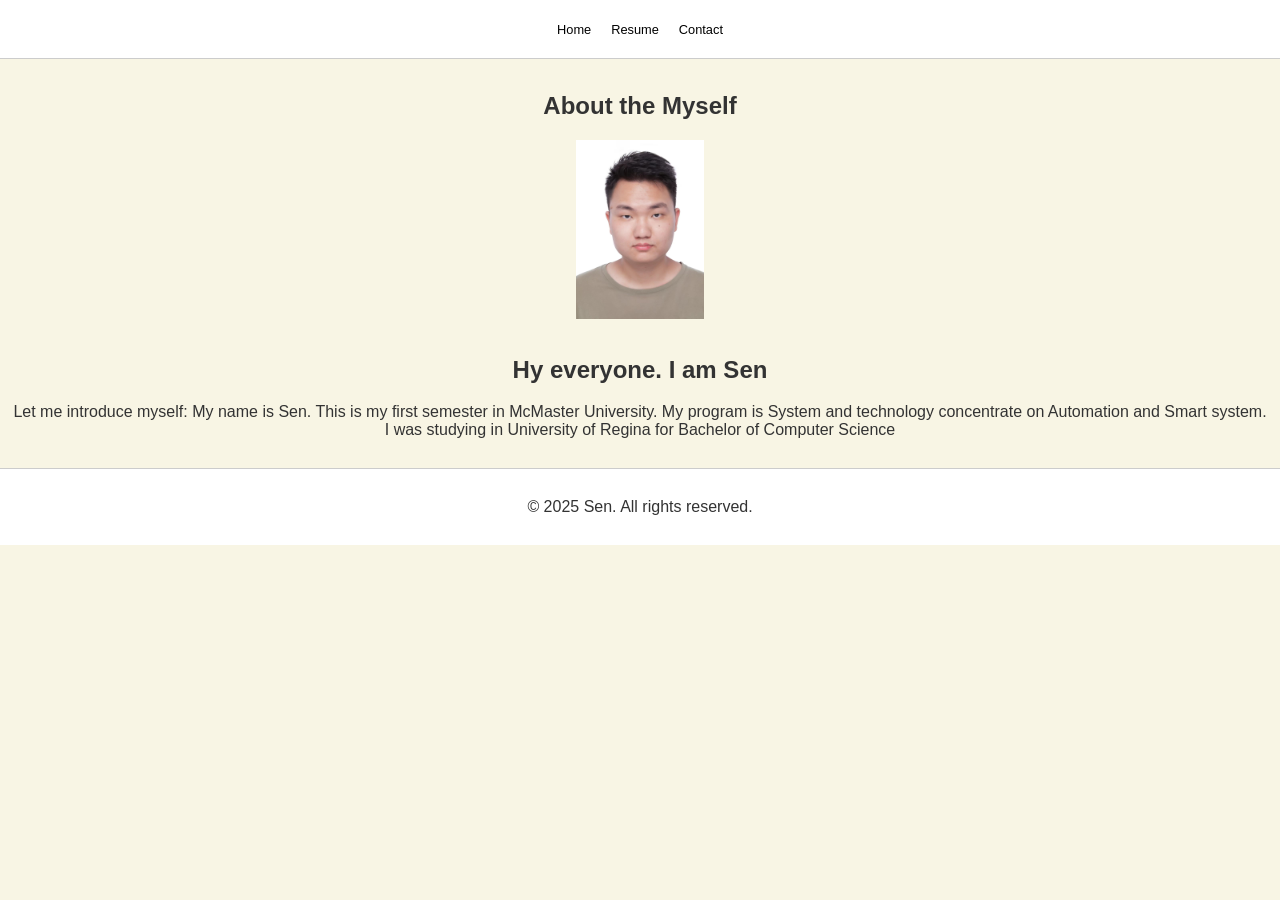
==== index.html @ 94280717 "initial commit" ====
<!DOCTYPE html>
<html>

<head>
  <title>Sen's Website</title>
  <link rel="stylesheet" href="css/index.css">
</head>

<body>
  <header>
    <nav>
      <ul>
        <li><a href="index.html">Home</a></li>
        <li><a href="resume.html">Resume</a></li>
        <li><a href="contact.html">Contact</a></li>
      </ul>
    </nav>
  </header>

  <main>
    <div class="content">
      <section class="author">
        <h1>About the Myself</h1>
        <img src="pic/myself.jpg" alt="Author">
      </section>
      <article>
        <h2>Hy everyone. I am Sen</h2>
        <p>Let me introduce myself: My name is Sen. This is my first semester in McMaster University. My program is System and technology concentrate on Automation and Smart system. I was studying in University of Regina for Bachelor of Computer Science</p>
      </article>
    </div>
  </main>

  <footer>
    <p>&copy; 2025 Sen. All rights reserved.</p>
  </footer>
</body>

</html>
---- css/index.css ----
/* Large screen by default */

body {
  font-family: Arial, sans-serif;
  background-color: #f8f5e4;
  color: #333;
  margin: 0;
  padding: 0;
}

header {
  display: flex;
  justify-content: center;
  align-items: center;
  background-color: #fff;
  padding: 20px;
  border-bottom: 1px solid #ccc;
  text-align: center;
}

ul {
  list-style: none;
  display: flex;
  gap: 20px;
  margin: 0;
  padding: 0;
}

a {
  text-decoration: none;
  color: #000;
  font-size: 1vw;
}

.content {
  display: flex;
  gap: 1vw;
  padding: 1vw;
  flex-direction: column;
  justify-content: center;
  align-items: center;
  text-align: center;
}

article {
  flex: 2;
}

.author img {
  width: 10vw;
}

footer {
  text-align: center;
  background-color: #fff;
  padding: 1vw 0;
  border-top: 1px solid #ccc;
}

/* Small screens (up to 600px) */
@media (max-width: 600px) {
  body {
    font-size: 2vw;
  }

  ul {
    flex-direction: column;
    gap: 2vw;
  }

  a {
    font-size: 3vw;
  }

  .content {
    flex-direction: column;
    padding: 2vw;
  }

  .author img {
    width: 25vw;
  }
}

/* Medium screens (601px to 1024px) */
@media (min-width: 601px) and (max-width: 1024px) {
  body {
    font-size: 3vw;
  }

  ul {
    flex-direction: row;
    gap: 2vw;
  }

  a {
    font-size: 3vw;
  }

  .content {
    flex-direction: column;
    padding: 2vw;
  }

  .author img {
    width: 25vw;
  }
}
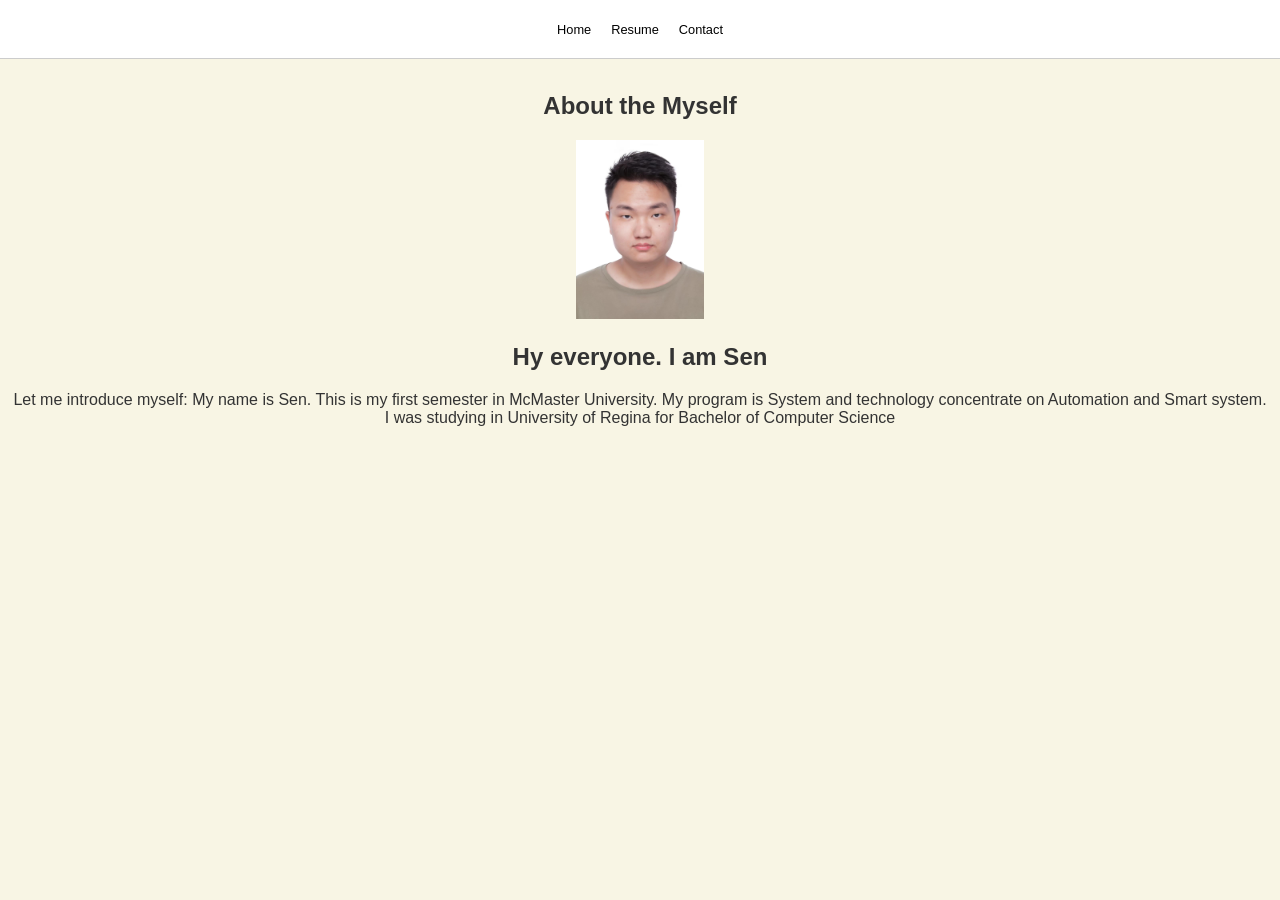
==== commit 2d61062b: "add content for resume and contact" ====
--- a/index.html
+++ b/index.html
@@ -17,22 +17,20 @@
     </nav>
   </header>
 
-  <main>
-    <div class="content">
+  <main class="container">
+    <div>
       <section class="author">
         <h1>About the Myself</h1>
         <img src="pic/myself.jpg" alt="Author">
       </section>
       <article>
         <h2>Hy everyone. I am Sen</h2>
-        <p>Let me introduce myself: My name is Sen. This is my first semester in McMaster University. My program is System and technology concentrate on Automation and Smart system. I was studying in University of Regina for Bachelor of Computer Science</p>
+        <p>Let me introduce myself: My name is Sen. This is my first semester in McMaster University. My program is
+          System and technology concentrate on Automation and Smart system. I was studying in University of Regina for
+          Bachelor of Computer Science</p>
       </article>
     </div>
   </main>
-
-  <footer>
-    <p>&copy; 2025 Sen. All rights reserved.</p>
-  </footer>
 </body>
 
 </html>
--- a/css/index.css
+++ b/css/index.css
@@ -32,7 +32,7 @@
   font-size: 1vw;
 }
 
-.content {
+.container {
   display: flex;
   gap: 1vw;
   padding: 1vw;
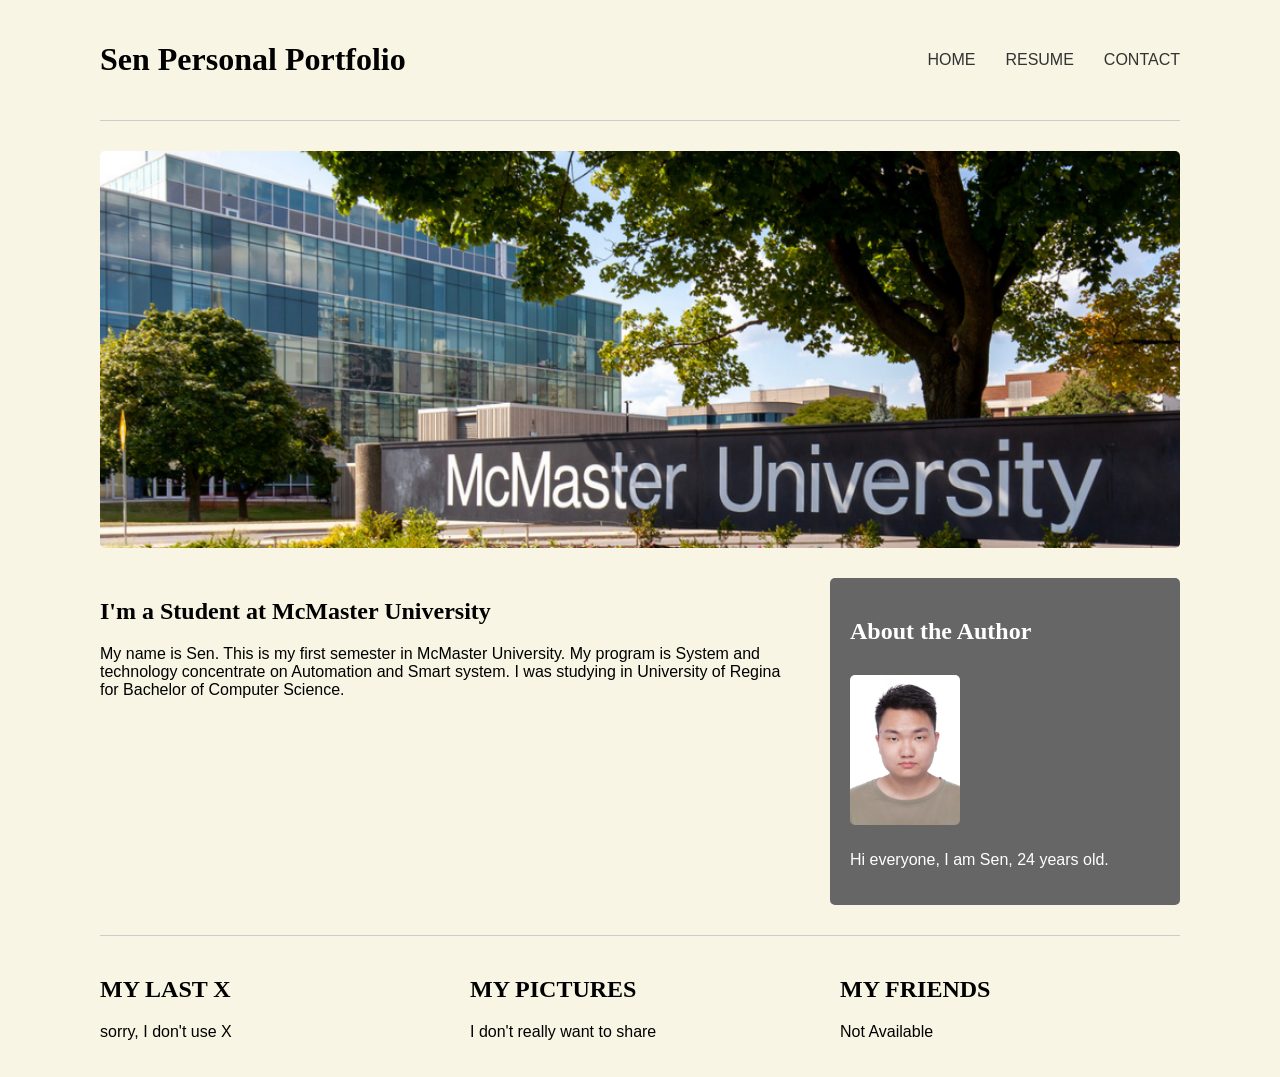
==== commit 69be54eb: "finished" ====
--- a/index.html
+++ b/index.html
@@ -8,29 +8,53 @@
 
 <body>
   <header>
+    <h1>Sen Personal Portfolio</h1>
     <nav>
       <ul>
-        <li><a href="index.html">Home</a></li>
-        <li><a href="resume.html">Resume</a></li>
-        <li><a href="contact.html">Contact</a></li>
+        <li><a href="index.html">HOME</a></li>
+        <li><a href="resume.html">RESUME</a></li>
+        <li><a href="contact.html">CONTACT</a></li>
       </ul>
     </nav>
   </header>
 
   <main class="container">
-    <div>
+    <div class="banner">
+      <img src="pic/mcmaster.png" alt="McMaster University">
+    </div>
+
+    <div class="content-wrapper">
+      <article>
+        <h2>I'm a Student at McMaster University</h2>
+        <p>My name is Sen. This is my first semester in McMaster University.
+          My program is System and technology concentrate on Automation and Smart system.
+          I was studying in University of Regina for Bachelor of Computer Science.</p>
+      </article>
+
       <section class="author">
-        <h1>About the Myself</h1>
+        <h2>About the Author</h2>
         <img src="pic/myself.jpg" alt="Author">
+        <p>Hi everyone, I am Sen, 24 years old.</p>
       </section>
-      <article>
-        <h2>Hy everyone. I am Sen</h2>
-        <p>Let me introduce myself: My name is Sen. This is my first semester in McMaster University. My program is
-          System and technology concentrate on Automation and Smart system. I was studying in University of Regina for
-          Bachelor of Computer Science</p>
-      </article>
     </div>
   </main>
+
+  <footer>
+    <section>
+      <h2>MY LAST X</h2>
+      <p>sorry, I don't use X</p>
+    </section>
+
+    <section>
+      <h2>MY PICTURES</h2>
+      <p>I don't really want to share</p>
+    </section>
+
+    <section>
+      <h2>MY FRIENDS</h2>
+      <p>Not Available</p>
+    </section>
+  </footer>
 </body>
 
 </html>
--- a/css/index.css
+++ b/css/index.css
@@ -1,108 +1,140 @@
 /* Large screen by default */
 
+h1, h2 {
+  font-family: 'Times New Roman', serif;
+}
+
 body {
-  font-family: Arial, sans-serif;
+  margin: 0;
+  display: grid;
+  grid-template-columns: minmax(100px, 1fr) minmax(auto, 1200px) minmax(100px, 1fr);
+  grid-template-rows: auto auto 1fr auto;
+  min-height: 100vh;
   background-color: #f8f5e4;
-  color: #333;
-  margin: 0;
-  padding: 0;
+  font-family: 'Palatino Linotype', sans-serif;
 }
 
 header {
+  grid-column: 2 / 3;
   display: flex;
-  justify-content: center;
+  justify-content: space-between;
   align-items: center;
-  background-color: #fff;
-  padding: 20px;
+  padding: 20px 0;
   border-bottom: 1px solid #ccc;
-  text-align: center;
 }
 
-ul {
+nav ul {
+  display: flex;
+  gap: 30px;
   list-style: none;
-  display: flex;
-  gap: 20px;
   margin: 0;
-  padding: 0;
 }
 
-a {
+nav a {
   text-decoration: none;
-  color: #000;
-  font-size: 1vw;
+  color: #333;
 }
 
 .container {
-  display: flex;
-  gap: 1vw;
-  padding: 1vw;
-  flex-direction: column;
-  justify-content: center;
-  align-items: center;
-  text-align: center;
+  grid-column: 2 / 3;
+  display: grid;
+  grid-template-columns: 1fr;
+  gap: 30px;
+  margin: 30px 0;
 }
 
-article {
-  flex: 2;
+.banner img {
+  width: 100%;
+  height: 100%;
+  border-radius: 5px;
+}
+
+.content-wrapper {
+  display: grid;
+  grid-template-columns: 2fr 1fr;
+  gap: 30px;
+}
+
+.author {
+  display: grid;
+  background-color: #666;
+  color: white;
+  padding: 20px;
+  border-radius: 5px;
 }
 
 .author img {
-  width: 10vw;
+  width: 110px;
+  height: 150px;
+  border-radius: 5px;
+  margin: 10px 0;
 }
 
 footer {
-  text-align: center;
-  background-color: #fff;
-  padding: 1vw 0;
+  grid-column: 2 / 3;
+  display: grid;
+  grid-template-columns: 1fr 1fr 1fr;
+  gap: 30px;
+  padding: 20px 0;
   border-top: 1px solid #ccc;
 }
 
-/* Small screens (up to 600px) */
-@media (max-width: 600px) {
+/* Medium Screens (Tablets) */
+@media (min-width: 992px) and (max-width: 1199px) {
   body {
-    font-size: 2vw;
+    grid-template-columns: minmax(20px, 1fr) minmax(auto, 900px) minmax(20px, 1fr);
   }
 
-  ul {
-    flex-direction: column;
-    gap: 2vw;
+  .content-wrapper {
+    grid-template-columns: 1fr;
   }
 
-  a {
-    font-size: 3vw;
+  nav ul {
+    gap: 20px;
   }
 
-  .content {
+  .author {
+    justify-items: center;
+  }
+
+  footer {
+    grid-template-columns: 1fr 1fr 1fr;
+  }
+}
+
+/* Small Screens (Mobile) */
+@media (max-width: 991px) {
+  body {
+    grid-template-columns: 10px 1fr 10px;
+  }
+
+  header {
     flex-direction: column;
-    padding: 2vw;
+  }
+
+  nav ul {
+    flex-direction: column;
+    align-items: center;
+    gap: 15px;
+    padding: 0;
+  }
+
+  .content-wrapper {
+    grid-template-columns: 1fr;
+  }
+
+  footer {
+    grid-template-columns: 1fr;
+    text-align: center;
+  }
+
+  .author {
+    text-align: center;
   }
 
   .author img {
-    width: 25vw;
+    width: 90px;
+    height: 120px;
+    justify-self: center;
   }
 }
-
-/* Medium screens (601px to 1024px) */
-@media (min-width: 601px) and (max-width: 1024px) {
-  body {
-    font-size: 3vw;
-  }
-
-  ul {
-    flex-direction: row;
-    gap: 2vw;
-  }
-
-  a {
-    font-size: 3vw;
-  }
-
-  .content {
-    flex-direction: column;
-    padding: 2vw;
-  }
-
-  .author img {
-    width: 25vw;
-  }
-}
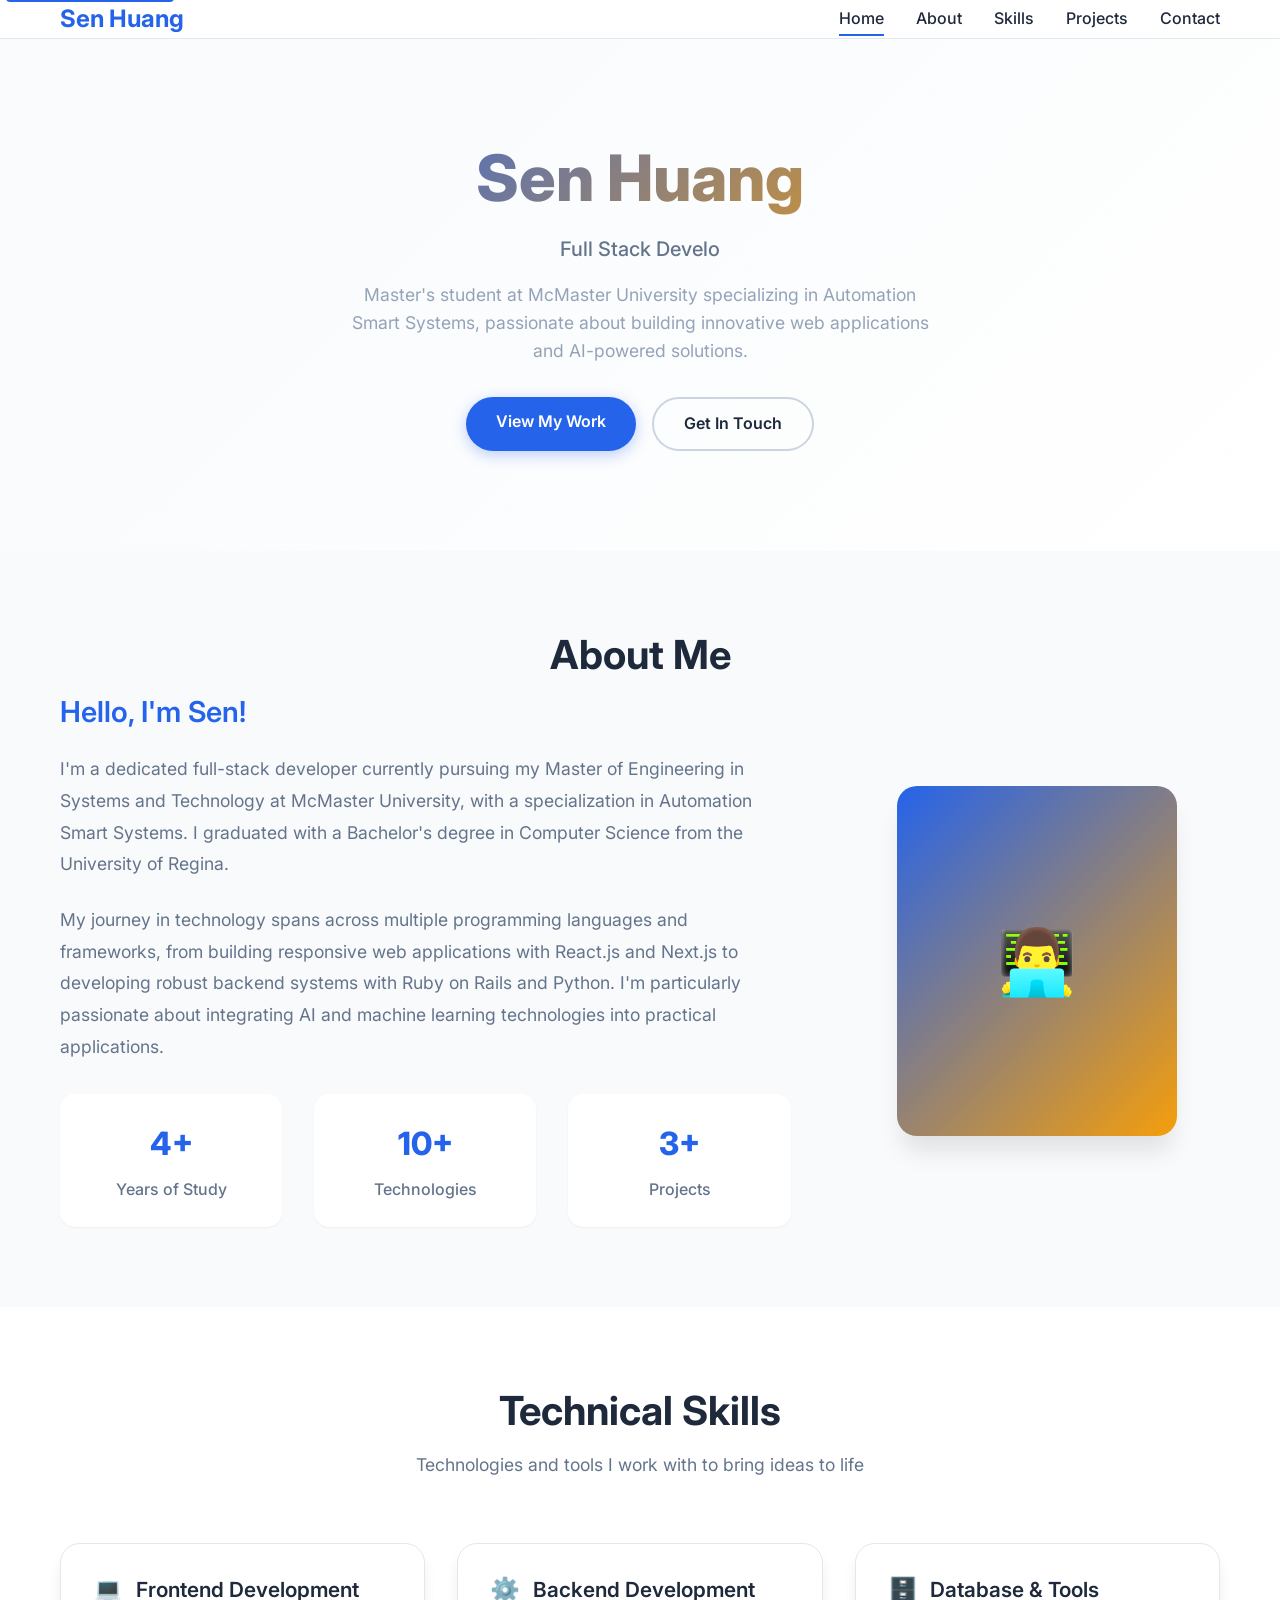
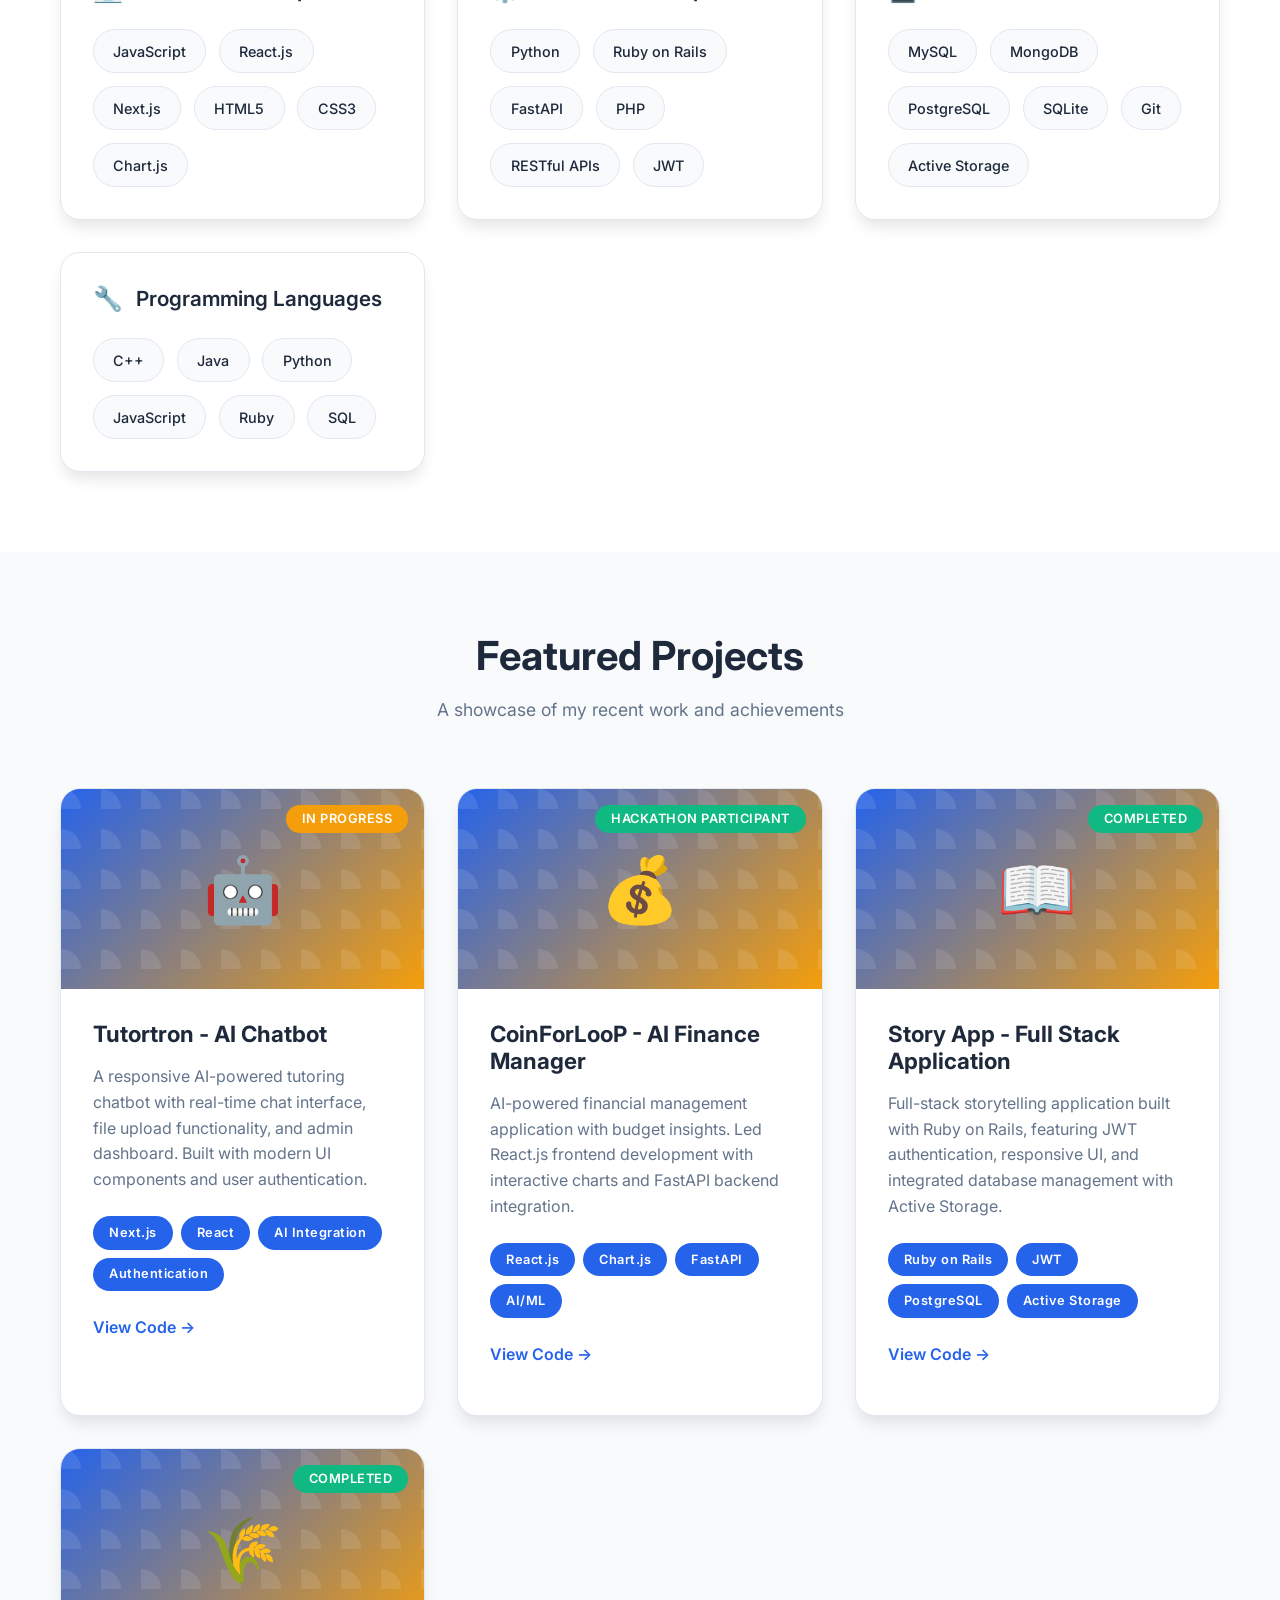
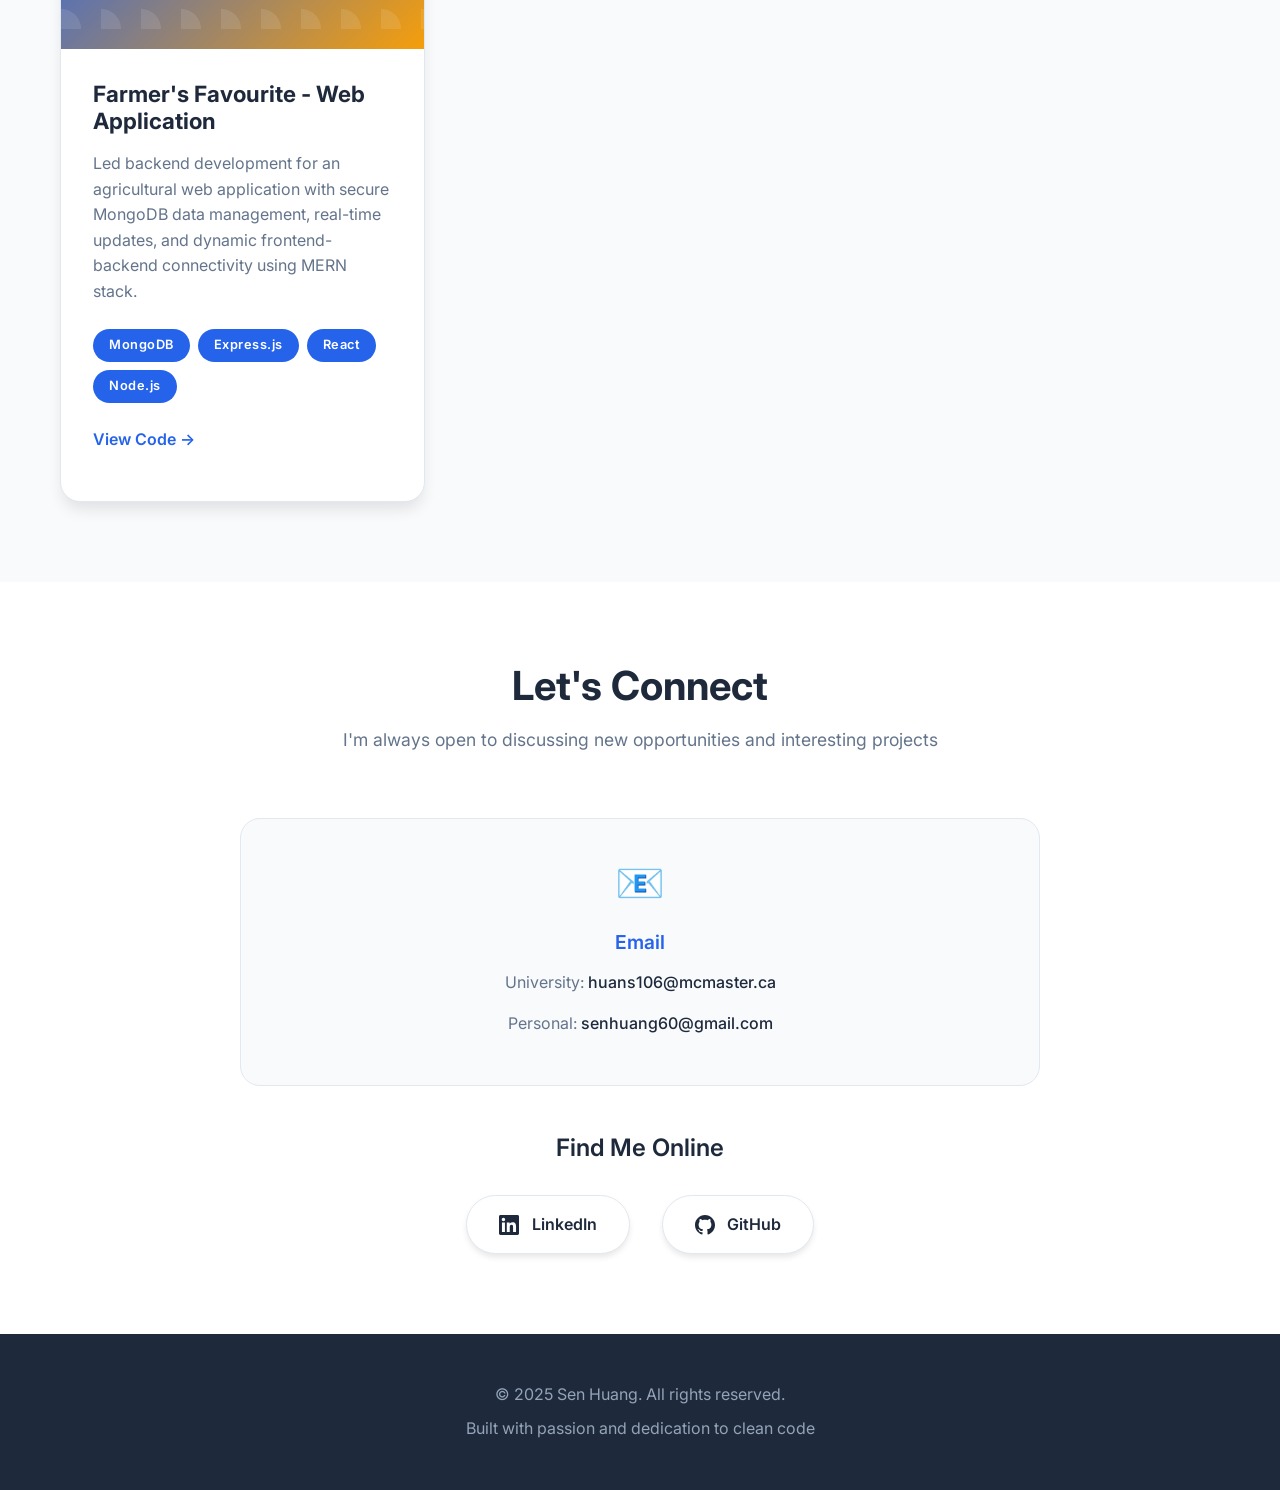
==== commit 3014711e: "redesign the web" ====
--- a/index.html
+++ b/index.html
@@ -1,60 +1,298 @@
 <!DOCTYPE html>
-<html>
-
+<html lang="en">
 <head>
-  <title>Sen's Website</title>
-  <link rel="stylesheet" href="css/index.css">
+    <meta charset="UTF-8">
+    <meta name="viewport" content="width=device-width, initial-scale=1.0">
+    <title>Sen Huang's Personal Web</title>
+    <meta name="description" content="Sen Huang - Full Stack Developer and Master's student specializing in Systems and Technology at McMaster University">
+    <link rel="stylesheet" href="css/styles.css">
+    <link rel="preconnect" href="https://fonts.googleapis.com">
+    <link rel="preconnect" href="https://fonts.gstatic.com" crossorigin>
+    <link href="https://fonts.googleapis.com/css2?family=Inter:wght@300;400;500;600;700;800&display=swap" rel="stylesheet">
 </head>
-
 <body>
-  <header>
-    <h1>Sen Personal Portfolio</h1>
-    <nav>
-      <ul>
-        <li><a href="index.html">HOME</a></li>
-        <li><a href="resume.html">RESUME</a></li>
-        <li><a href="contact.html">CONTACT</a></li>
-      </ul>
-    </nav>
-  </header>
-
-  <main class="container">
-    <div class="banner">
-      <img src="pic/mcmaster.png" alt="McMaster University">
-    </div>
-
-    <div class="content-wrapper">
-      <article>
-        <h2>I'm a Student at McMaster University</h2>
-        <p>My name is Sen. This is my first semester in McMaster University.
-          My program is System and technology concentrate on Automation and Smart system.
-          I was studying in University of Regina for Bachelor of Computer Science.</p>
-      </article>
-
-      <section class="author">
-        <h2>About the Author</h2>
-        <img src="pic/myself.jpg" alt="Author">
-        <p>Hi everyone, I am Sen, 24 years old.</p>
-      </section>
-    </div>
-  </main>
-
-  <footer>
-    <section>
-      <h2>MY LAST X</h2>
-      <p>sorry, I don't use X</p>
-    </section>
-
-    <section>
-      <h2>MY PICTURES</h2>
-      <p>I don't really want to share</p>
-    </section>
-
-    <section>
-      <h2>MY FRIENDS</h2>
-      <p>Not Available</p>
-    </section>
-  </footer>
+    <!-- Header -->
+    <header id="header">
+        <nav class="container">
+            <div class="logo">Sen Huang</div>
+            <ul class="nav-links">
+                <li><a href="#home">Home</a></li>
+                <li><a href="#about">About</a></li>
+                <li><a href="#skills">Skills</a></li>
+                <li><a href="#projects">Projects</a></li>
+                <li><a href="#contact">Contact</a></li>
+            </ul>
+            <div class="mobile-menu-toggle">
+                <span></span>
+                <span></span>
+                <span></span>
+            </div>
+        </nav>
+    </header>
+
+    <!-- Hero Section -->
+    <section id="home" class="hero">
+        <div class="container">
+            <div class="hero-content">
+                <h1>Sen Huang</h1>
+                <p class="hero-subtitle">Full Stack Developer & Systems Technology Student</p>
+                <p class="hero-description">Master's student at McMaster University specializing in Automation Smart Systems, passionate about building innovative web applications and AI-powered solutions.</p>
+                <div class="hero-buttons">
+                    <a href="#projects" class="cta-button primary">View My Work</a>
+                    <a href="#contact" class="cta-button secondary">Get In Touch</a>
+                </div>
+            </div>
+        </div>
+    </section>
+
+    <!-- About Section -->
+    <section id="about" class="section about">
+        <div class="container">
+            <h2 class="section-title">About Me</h2>
+            <div class="about-content">
+                <div class="about-text">
+                    <h3>Hello, I'm Sen!</h3>
+                    <p>I'm a dedicated full-stack developer currently pursuing my Master of Engineering in Systems and Technology at McMaster University, with a specialization in Automation Smart Systems. I graduated with a Bachelor's degree in Computer Science from the University of Regina.</p>
+                    
+                    <p>My journey in technology spans across multiple programming languages and frameworks, from building responsive web applications with React.js and Next.js to developing robust backend systems with Ruby on Rails and Python. I'm particularly passionate about integrating AI and machine learning technologies into practical applications.</p>
+                    
+                    <div class="about-stats">
+                        <div class="stat">
+                            <span class="stat-number">4+</span>
+                            <span class="stat-label">Years of Study</span>
+                        </div>
+                        <div class="stat">
+                            <span class="stat-number">10+</span>
+                            <span class="stat-label">Technologies</span>
+                        </div>
+                        <div class="stat">
+                            <span class="stat-number">3+</span>
+                            <span class="stat-label">Projects</span>
+                        </div>
+                    </div>
+                </div>
+                <div class="about-image">
+                    <div class="image-placeholder">
+                        <div class="placeholder-icon">👨‍💻</div>
+                    </div>
+                </div>
+            </div>
+        </div>
+    </section>
+
+    <!-- Skills Section -->
+    <section id="skills" class="section skills">
+        <div class="container">
+            <h2 class="section-title">Technical Skills</h2>
+            <p class="section-subtitle">Technologies and tools I work with to bring ideas to life</p>
+            
+            <div class="skills-grid">
+                <div class="skill-category">
+                    <h3>
+                        <span class="skill-icon">💻</span>
+                        Frontend Development
+                    </h3>
+                    <div class="skill-tags">
+                        <span class="skill-tag">JavaScript</span>
+                        <span class="skill-tag">React.js</span>
+                        <span class="skill-tag">Next.js</span>
+                        <span class="skill-tag">HTML5</span>
+                        <span class="skill-tag">CSS3</span>
+                        <span class="skill-tag">Chart.js</span>
+                    </div>
+                </div>
+
+                <div class="skill-category">
+                    <h3>
+                        <span class="skill-icon">⚙️</span>
+                        Backend Development
+                    </h3>
+                    <div class="skill-tags">
+                        <span class="skill-tag">Python</span>
+                        <span class="skill-tag">Ruby on Rails</span>
+                        <span class="skill-tag">FastAPI</span>
+                        <span class="skill-tag">PHP</span>
+                        <span class="skill-tag">RESTful APIs</span>
+                        <span class="skill-tag">JWT</span>
+                    </div>
+                </div>
+
+                <div class="skill-category">
+                    <h3>
+                        <span class="skill-icon">🗄️</span>
+                        Database & Tools
+                    </h3>
+                    <div class="skill-tags">
+                        <span class="skill-tag">MySQL</span>
+                        <span class="skill-tag">MongoDB</span>
+                        <span class="skill-tag">PostgreSQL</span>
+                        <span class="skill-tag">SQLite</span>
+                        <span class="skill-tag">Git</span>
+                        <span class="skill-tag">Active Storage</span>
+                    </div>
+                </div>
+
+                <div class="skill-category">
+                    <h3>
+                        <span class="skill-icon">🔧</span>
+                        Programming Languages
+                    </h3>
+                    <div class="skill-tags">
+                        <span class="skill-tag">C++</span>
+                        <span class="skill-tag">Java</span>
+                        <span class="skill-tag">Python</span>
+                        <span class="skill-tag">JavaScript</span>
+                        <span class="skill-tag">Ruby</span>
+                        <span class="skill-tag">SQL</span>
+                    </div>
+                </div>
+            </div>
+        </div>
+    </section>
+
+    <!-- Projects Section -->
+    <section id="projects" class="section projects">
+        <div class="container">
+            <h2 class="section-title">Featured Projects</h2>
+            <p class="section-subtitle">A showcase of my recent work and achievements</p>
+            
+            <div class="projects-grid">
+                <div class="project-card">
+                    <div class="project-header">
+                        <span class="project-icon">🤖</span>
+                    </div>
+                    <div class="project-content">
+                        <h3 class="project-title">Tutortron - AI Chatbot</h3>
+                        <p class="project-description">A responsive AI-powered tutoring chatbot with real-time chat interface, file upload functionality, and admin dashboard. Built with modern UI components and user authentication.</p>
+                        <div class="project-tech">
+                            <span class="tech-tag">Next.js</span>
+                            <span class="tech-tag">React</span>
+                            <span class="tech-tag">AI Integration</span>
+                            <span class="tech-tag">Authentication</span>
+                        </div>
+                        <div class="project-links">
+                            <a href="https://github.com/SenH7/tutortron-frontend" class="project-link" target="_blank">View Code →</a>
+                        </div>
+                        <div class="project-status">
+                            <span class="status-badge active">In Progress</span>
+                        </div>
+                    </div>
+                </div>
+
+                <div class="project-card">
+                    <div class="project-header">
+                        <span class="project-icon">💰</span>
+                    </div>
+                    <div class="project-content">
+                        <h3 class="project-title">CoinForLooP - AI Finance Manager</h3>
+                        <p class="project-description">AI-powered financial management application with budget insights. Led React.js frontend development with interactive charts and FastAPI backend integration.</p>
+                        <div class="project-tech">
+                            <span class="tech-tag">React.js</span>
+                            <span class="tech-tag">Chart.js</span>
+                            <span class="tech-tag">FastAPI</span>
+                            <span class="tech-tag">AI/ML</span>
+                        </div>
+                        <div class="project-links">
+                            <a href="https://github.com/V-AS/CoinForLooP" class="project-link" target="_blank">View Code →</a>
+                        </div>
+                        <div class="project-status">
+                            <span class="status-badge completed">Hackathon Participant</span>
+                        </div>
+                    </div>
+                </div>
+
+                <div class="project-card">
+                    <div class="project-header">
+                        <span class="project-icon">📖</span>
+                    </div>
+                    <div class="project-content">
+                        <h3 class="project-title">Story App - Full Stack Application</h3>
+                        <p class="project-description">Full-stack storytelling application built with Ruby on Rails, featuring JWT authentication, responsive UI, and integrated database management with Active Storage.</p>
+                        <div class="project-tech">
+                            <span class="tech-tag">Ruby on Rails</span>
+                            <span class="tech-tag">JWT</span>
+                            <span class="tech-tag">PostgreSQL</span>
+                            <span class="tech-tag">Active Storage</span>
+                        </div>
+                        <div class="project-links">
+                            <a href="https://github.com/SenH7/storyapp" class="project-link" target="_blank">View Code →</a>
+                        </div>
+                        <div class="project-status">
+                            <span class="status-badge completed">Completed</span>
+                        </div>
+                    </div>
+                </div>
+
+                <div class="project-card">
+                    <div class="project-header">
+                        <span class="project-icon">🌾</span>
+                    </div>
+                    <div class="project-content">
+                        <h3 class="project-title">Farmer's Favourite - Web Application</h3>
+                        <p class="project-description">Led backend development for an agricultural web application with secure MongoDB data management, real-time updates, and dynamic frontend-backend connectivity using MERN stack.</p>
+                        <div class="project-tech">
+                            <span class="tech-tag">MongoDB</span>
+                            <span class="tech-tag">Express.js</span>
+                            <span class="tech-tag">React</span>
+                            <span class="tech-tag">Node.js</span>
+                        </div>
+                        <div class="project-links">
+                            <a href="https://github.com/Brunsos/CS-476-Group-Project" class="project-link" target="_blank">View Code →</a>
+                        </div>
+                        <div class="project-status">
+                            <span class="status-badge completed">Completed</span>
+                        </div>
+                    </div>
+                </div>
+            </div>
+        </div>
+    </section>
+
+    <!-- Contact Section -->
+    <section id="contact" class="section contact">
+        <div class="container">
+            <h2 class="section-title">Let's Connect</h2>
+            <p class="section-subtitle">I'm always open to discussing new opportunities and interesting projects</p>
+            
+            <div class="contact-content">
+                <div class="contact-info">
+                    <div class="contact-item">
+                        <div class="contact-icon">📧</div>
+                        <h3>Email</h3>
+                        <p>University: <a href="mailto:huans106@mcmaster.ca">huans106@mcmaster.ca</a></p>
+                        <p>Personal: <a href="mailto:senhuang60@gmail.com">senhuang60@gmail.com</a></p>
+                    </div>
+                </div>
+
+                <div class="social-section">
+                    <h3>Find Me Online</h3>
+                    <div class="social-links">
+                        <a href="https://www.linkedin.com/in/sen-huang-215843280/" target="_blank" class="social-link">
+                            <svg class="social-icon" width="20" height="20" viewBox="0 0 24 24" fill="currentColor">
+                                <path d="M20.447 20.452h-3.554v-5.569c0-1.328-.027-3.037-1.852-3.037-1.853 0-2.136 1.445-2.136 2.939v5.667H9.351V9h3.414v1.561h.046c.477-.9 1.637-1.85 3.37-1.85 3.601 0 4.267 2.37 4.267 5.455v6.286zM5.337 7.433c-1.144 0-2.063-.926-2.063-2.065 0-1.138.92-2.063 2.063-2.063 1.14 0 2.064.925 2.064 2.063 0 1.139-.925 2.065-2.064 2.065zm1.782 13.019H3.555V9h3.564v11.452zM22.225 0H1.771C.792 0 0 .774 0 1.729v20.542C0 23.227.792 24 1.771 24h20.451C23.2 24 24 23.227 24 22.271V1.729C24 .774 23.2 0 22.222 0h.003z"/>
+                            </svg>
+                            LinkedIn
+                        </a>
+                        <a href="https://github.com/SenH7" target="_blank" class="social-link">
+                            <svg class="social-icon" width="20" height="20" viewBox="0 0 24 24" fill="currentColor">
+                                <path d="M12 0c-6.626 0-12 5.373-12 12 0 5.302 3.438 9.8 8.207 11.387.599.111.793-.261.793-.577v-2.234c-3.338.726-4.033-1.416-4.033-1.416-.546-1.387-1.333-1.756-1.333-1.756-1.089-.745.083-.729.083-.729 1.205.084 1.839 1.237 1.839 1.237 1.07 1.834 2.807 1.304 3.492.997.107-.775.418-1.305.762-1.604-2.665-.305-5.467-1.334-5.467-5.931 0-1.311.469-2.381 1.236-3.221-.124-.303-.535-1.524.117-3.176 0 0 1.008-.322 3.301 1.23.957-.266 1.983-.399 3.003-.404 1.02.005 2.047.138 3.006.404 2.291-1.552 3.297-1.23 3.297-1.23.653 1.653.242 2.874.118 3.176.77.84 1.235 1.911 1.235 3.221 0 4.609-2.807 5.624-5.479 5.921.43.372.823 1.102.823 2.222v3.293c0 .319.192.694.801.576 4.765-1.589 8.199-6.086 8.199-11.386 0-6.627-5.373-12-12-12z"/>
+                            </svg>
+                            GitHub
+                        </a>
+                    </div>
+                </div>
+            </div>
+        </div>
+    </section>
+
+    <!-- Footer -->
+    <footer>
+        <div class="container">
+            <p>&copy; 2025 Sen Huang. All rights reserved.</p>
+            <p>Built with passion and dedication to clean code</p>
+        </div>
+    </footer>
+
+    <script src="js/main.js"></script>
 </body>
-
 </html>
--- a/css/styles.css
+++ b/css/styles.css
@@ -0,0 +1,917 @@
+/* ===== CSS RESET ===== */
+* {
+    margin: 0;
+    padding: 0;
+    box-sizing: border-box;
+}
+
+/* ===== CSS VARIABLES ===== */
+:root {
+    --primary-color: #2563eb;
+    --secondary-color: #64748b;
+    --accent-color: #f59e0b;
+    --text-dark: #1e293b;
+    --text-light: #64748b;
+    --text-muted: #94a3b8;
+    --bg-light: #f8fafc;
+    --bg-white: #ffffff;
+    --bg-gray: #f1f5f9;
+    --border-light: #e2e8f0;
+    --border-gray: #cbd5e1;
+    --shadow-sm: 0 1px 2px 0 rgb(0 0 0 / 0.05);
+    --shadow-md: 0 4px 6px -1px rgb(0 0 0 / 0.1);
+    --shadow-lg: 0 10px 15px -3px rgb(0 0 0 / 0.1);
+    --shadow-xl: 0 20px 25px -5px rgb(0 0 0 / 0.1);
+    --gradient-primary: linear-gradient(135deg, var(--primary-color), var(--accent-color));
+    --gradient-bg: linear-gradient(135deg, var(--bg-light) 0%, var(--bg-white) 100%);
+}
+
+/* ===== BASE STYLES ===== */
+html {
+    scroll-behavior: smooth;
+}
+
+body {
+    font-family: 'Inter', -apple-system, BlinkMacSystemFont, 'Segoe UI', Roboto, sans-serif;
+    line-height: 1.6;
+    color: var(--text-dark);
+    background-color: var(--bg-white);
+    overflow-x: hidden;
+}
+
+.container {
+    max-width: 1200px;
+    margin: 0 auto;
+    padding: 0 20px;
+}
+
+/* ===== TYPOGRAPHY ===== */
+h1, h2, h3, h4, h5, h6 {
+    font-weight: 600;
+    line-height: 1.2;
+    margin-bottom: 1rem;
+}
+
+h1 { font-size: 3.5rem; }
+h2 { font-size: 2.5rem; }
+h3 { font-size: 1.5rem; }
+
+p {
+    margin-bottom: 1rem;
+    color: var(--text-light);
+}
+
+a {
+    color: var(--primary-color);
+    text-decoration: none;
+    transition: color 0.3s ease;
+}
+
+a:hover {
+    color: var(--accent-color);
+}
+
+/* ===== HEADER ===== */
+header {
+    position: fixed;
+    top: 0;
+    width: 100%;
+    background: rgba(255, 255, 255, 0.95);
+    backdrop-filter: blur(10px);
+    border-bottom: 1px solid var(--border-light);
+    z-index: 1000;
+    transition: all 0.3s ease;
+}
+
+header.scrolled {
+    box-shadow: var(--shadow-md);
+}
+
+nav {
+    display: flex;
+    justify-content: space-between;
+    align-items: center;
+    padding: 1rem 0;
+}
+
+.logo {
+    font-size: 1.5rem;
+    font-weight: 700;
+    color: var(--primary-color);
+    text-decoration: none;
+}
+
+.nav-links {
+    display: flex;
+    list-style: none;
+    gap: 2rem;
+    align-items: center;
+}
+
+.nav-links a {
+    color: var(--text-dark);
+    font-weight: 500;
+    transition: all 0.3s ease;
+    position: relative;
+    padding: 0.5rem 0;
+}
+
+.nav-links a::after {
+    content: '';
+    position: absolute;
+    width: 0;
+    height: 2px;
+    bottom: 0;
+    left: 0;
+    background-color: var(--primary-color);
+    transition: width 0.3s ease;
+}
+
+.nav-links a:hover::after,
+.nav-links a.active::after {
+    width: 100%;
+}
+
+.mobile-menu-toggle {
+    display: none;
+    flex-direction: column;
+    cursor: pointer;
+    gap: 4px;
+}
+
+.mobile-menu-toggle span {
+    width: 25px;
+    height: 3px;
+    background-color: var(--text-dark);
+    transition: all 0.3s ease;
+}
+
+/* ===== HERO SECTION ===== */
+.hero {
+    padding: 140px 0 100px;
+    background: var(--gradient-bg);
+    text-align: center;
+    position: relative;
+    overflow: hidden;
+}
+
+.hero::before {
+    content: '';
+    position: absolute;
+    top: 0;
+    left: 0;
+    right: 0;
+    bottom: 0;
+    background: url("data:image/svg+xml,%3Csvg width='60' height='60' viewBox='0 0 60 60' xmlns='http://www.w3.org/2000/svg'%3E%3Cg fill='none' fill-rule='evenodd'%3E%3Cg fill='%23e2e8f0' fill-opacity='0.3'%3E%3Ccircle cx='30' cy='30' r='1'/%3E%3C/g%3E%3C/g%3E%3C/svg%3E") repeat;
+    opacity: 0.5;
+}
+
+.hero-content {
+    max-width: 800px;
+    margin: 0 auto;
+    position: relative;
+    z-index: 1;
+}
+
+.hero h1 {
+    font-size: clamp(2.5rem, 5vw, 4rem);
+    font-weight: 800;
+    margin-bottom: 1rem;
+    background: var(--gradient-primary);
+    -webkit-background-clip: text;
+    -webkit-text-fill-color: transparent;
+    background-clip: text;
+    animation: fadeInUp 0.8s ease-out;
+}
+
+.hero-subtitle {
+    font-size: 1.25rem;
+    color: var(--text-light);
+    margin-bottom: 1rem;
+    font-weight: 500;
+    animation: fadeInUp 0.8s ease-out 0.2s both;
+}
+
+.hero-description {
+    font-size: 1.1rem;
+    color: var(--text-muted);
+    margin-bottom: 2rem;
+    max-width: 600px;
+    margin-left: auto;
+    margin-right: auto;
+    animation: fadeInUp 0.8s ease-out 0.4s both;
+}
+
+.hero-buttons {
+    display: flex;
+    gap: 1rem;
+    justify-content: center;
+    flex-wrap: wrap;
+    animation: fadeInUp 0.8s ease-out 0.6s both;
+}
+
+.cta-button {
+    display: inline-block;
+    padding: 12px 30px;
+    border-radius: 50px;
+    font-weight: 600;
+    transition: all 0.3s ease;
+    text-decoration: none;
+    position: relative;
+    overflow: hidden;
+}
+
+.cta-button.primary {
+    background: var(--primary-color);
+    color: white;
+    box-shadow: 0 4px 15px rgba(37, 99, 235, 0.3);
+}
+
+.cta-button.primary:hover {
+    transform: translateY(-2px);
+    box-shadow: 0 8px 25px rgba(37, 99, 235, 0.4);
+    color: white;
+}
+
+.cta-button.secondary {
+    background: transparent;
+    color: var(--text-dark);
+    border: 2px solid var(--border-gray);
+}
+
+.cta-button.secondary:hover {
+    background: var(--text-dark);
+    color: white;
+    border-color: var(--text-dark);
+    transform: translateY(-2px);
+}
+
+/* ===== SECTIONS ===== */
+.section {
+    padding: 80px 0;
+}
+
+.section-title {
+    text-align: center;
+    font-size: clamp(2rem, 4vw, 2.5rem);
+    font-weight: 700;
+    margin-bottom: 1rem;
+    color: var(--text-dark);
+}
+
+.section-subtitle {
+    text-align: center;
+    font-size: 1.1rem;
+    color: var(--text-light);
+    margin-bottom: 4rem;
+    max-width: 600px;
+    margin-left: auto;
+    margin-right: auto;
+}
+
+/* ===== ABOUT SECTION ===== */
+.about {
+    background-color: var(--bg-light);
+}
+
+.about-content {
+    display: grid;
+    grid-template-columns: 2fr 1fr;
+    gap: 4rem;
+    align-items: center;
+}
+
+.about-text h3 {
+    font-size: 1.8rem;
+    margin-bottom: 1.5rem;
+    color: var(--primary-color);
+}
+
+.about-text p {
+    font-size: 1.1rem;
+    line-height: 1.8;
+    margin-bottom: 1.5rem;
+}
+
+.about-stats {
+    display: grid;
+    grid-template-columns: repeat(3, 1fr);
+    gap: 2rem;
+    margin-top: 2rem;
+}
+
+.stat {
+    text-align: center;
+    padding: 1.5rem;
+    background: var(--bg-white);
+    border-radius: 15px;
+    box-shadow: var(--shadow-sm);
+    transition: transform 0.3s ease;
+}
+
+.stat:hover {
+    transform: translateY(-5px);
+}
+
+.stat-number {
+    display: block;
+    font-size: 2rem;
+    font-weight: 800;
+    color: var(--primary-color);
+    margin-bottom: 0.5rem;
+}
+
+.stat-label {
+    color: var(--text-light);
+    font-weight: 500;
+}
+
+.about-image {
+    text-align: center;
+}
+
+.image-placeholder {
+    width: 280px;
+    height: 350px;
+    background: var(--gradient-primary);
+    border-radius: 20px;
+    display: flex;
+    align-items: center;
+    justify-content: center;
+    margin: 0 auto;
+    box-shadow: var(--shadow-xl);
+    transition: transform 0.3s ease;
+}
+
+.image-placeholder:hover {
+    transform: scale(1.02) rotate(1deg);
+}
+
+.placeholder-icon {
+    font-size: 4rem;
+    filter: brightness(1.2);
+}
+
+/* ===== SKILLS SECTION ===== */
+.skills-grid {
+    display: grid;
+    grid-template-columns: repeat(auto-fit, minmax(300px, 1fr));
+    gap: 2rem;
+}
+
+.skill-category {
+    background: var(--bg-white);
+    padding: 2rem;
+    border-radius: 20px;
+    box-shadow: var(--shadow-lg);
+    transition: all 0.3s ease;
+    border: 1px solid var(--border-light);
+}
+
+.skill-category:hover {
+    transform: translateY(-8px);
+    box-shadow: var(--shadow-xl);
+}
+
+.skill-category h3 {
+    font-size: 1.3rem;
+    margin-bottom: 1.5rem;
+    color: var(--text-dark);
+    display: flex;
+    align-items: center;
+    gap: 0.8rem;
+}
+
+.skill-icon {
+    font-size: 1.5rem;
+}
+
+.skill-tags {
+    display: flex;
+    flex-wrap: wrap;
+    gap: 0.8rem;
+}
+
+.skill-tag {
+    background: var(--bg-light);
+    color: var(--text-dark);
+    padding: 0.6rem 1.2rem;
+    border-radius: 25px;
+    font-size: 0.9rem;
+    font-weight: 500;
+    border: 1px solid var(--border-light);
+    transition: all 0.3s ease;
+}
+
+.skill-tag:hover {
+    background: var(--primary-color);
+    color: white;
+    transform: translateY(-2px);
+}
+
+/* ===== PROJECTS SECTION ===== */
+.projects {
+    background-color: var(--bg-light);
+}
+
+.projects-grid {
+    display: grid;
+    grid-template-columns: repeat(auto-fit, minmax(350px, 1fr));
+    gap: 2rem;
+}
+
+.project-card {
+    background: var(--bg-white);
+    border-radius: 20px;
+    overflow: hidden;
+    box-shadow: var(--shadow-lg);
+    transition: all 0.3s ease;
+    border: 1px solid var(--border-light);
+    position: relative;
+}
+
+.project-card:hover {
+    transform: translateY(-8px);
+    box-shadow: var(--shadow-xl);
+}
+
+.project-header {
+    background: var(--gradient-primary);
+    height: 200px;
+    display: flex;
+    align-items: center;
+    justify-content: center;
+    position: relative;
+    overflow: hidden;
+}
+
+.project-header::before {
+    content: '';
+    position: absolute;
+    top: 0;
+    left: 0;
+    right: 0;
+    bottom: 0;
+    background: url("data:image/svg+xml,%3Csvg width='40' height='40' viewBox='0 0 40 40' xmlns='http://www.w3.org/2000/svg'%3E%3Cg fill='%23ffffff' fill-opacity='0.1'%3E%3Cpath d='M20 20c0-11.046-8.954-20-20-20v20h20z'/%3E%3C/g%3E%3C/svg%3E") repeat;
+}
+
+.project-icon {
+    font-size: 4rem;
+    position: relative;
+    z-index: 1;
+}
+
+.project-content {
+    padding: 2rem;
+}
+
+.project-title {
+    font-size: 1.4rem;
+    font-weight: 700;
+    margin-bottom: 1rem;
+    color: var(--text-dark);
+}
+
+.project-description {
+    color: var(--text-light);
+    margin-bottom: 1.5rem;
+    line-height: 1.6;
+}
+
+.project-tech {
+    display: flex;
+    flex-wrap: wrap;
+    gap: 0.5rem;
+    margin-bottom: 1.5rem;
+}
+
+.tech-tag {
+    background: var(--primary-color);
+    color: white;
+    padding: 0.4rem 1rem;
+    border-radius: 20px;
+    font-size: 0.8rem;
+    font-weight: 600;
+    letter-spacing: 0.5px;
+}
+
+.project-links {
+    display: flex;
+    gap: 1rem;
+    margin-bottom: 1rem;
+}
+
+.project-link {
+    color: var(--primary-color);
+    font-weight: 600;
+    transition: all 0.3s ease;
+    position: relative;
+}
+
+.project-link::after {
+    content: '';
+    position: absolute;
+    width: 0;
+    height: 2px;
+    bottom: -2px;
+    left: 0;
+    background-color: var(--primary-color);
+    transition: width 0.3s ease;
+}
+
+.project-link:hover::after {
+    width: 100%;
+}
+
+.project-status {
+    position: absolute;
+    top: 1rem;
+    right: 1rem;
+}
+
+.status-badge {
+    padding: 0.4rem 1rem;
+    border-radius: 20px;
+    font-size: 0.8rem;
+    font-weight: 600;
+    text-transform: uppercase;
+    letter-spacing: 0.5px;
+}
+
+.status-badge.active {
+    background: var(--accent-color);
+    color: white;
+}
+
+.status-badge.completed {
+    background: #10b981;
+    color: white;
+}
+
+/* ===== CONTACT SECTION ===== */
+.contact {
+    text-align: center;
+}
+
+.contact-content {
+    max-width: 800px;
+    margin: 0 auto;
+}
+
+.contact-info {
+    display: grid;
+    grid-template-columns: repeat(auto-fit, minmax(250px, 1fr));
+    gap: 2rem;
+    margin-bottom: 3rem;
+}
+
+.contact-item {
+    background: var(--bg-light);
+    padding: 2rem;
+    border-radius: 20px;
+    transition: all 0.3s ease;
+    border: 1px solid var(--border-light);
+}
+
+.contact-item:hover {
+    transform: translateY(-5px);
+    box-shadow: var(--shadow-lg);
+}
+
+.contact-icon {
+    font-size: 2.5rem;
+    margin-bottom: 1rem;
+}
+
+.contact-item h3 {
+    color: var(--primary-color);
+    margin-bottom: 1rem;
+    font-size: 1.2rem;
+}
+
+.contact-item a {
+    color: var(--text-dark);
+    font-weight: 500;
+    transition: color 0.3s ease;
+}
+
+.contact-item a:hover {
+    color: var(--primary-color);
+}
+
+.social-section {
+    margin-top: 3rem;
+}
+
+.social-section h3 {
+    margin-bottom: 2rem;
+    color: var(--text-dark);
+}
+
+.social-links {
+    display: flex;
+    justify-content: center;
+    gap: 2rem;
+    flex-wrap: wrap;
+}
+
+.social-link {
+    display: flex;
+    align-items: center;
+    gap: 0.8rem;
+    background: var(--bg-white);
+    padding: 1rem 2rem;
+    border-radius: 50px;
+    box-shadow: var(--shadow-md);
+    transition: all 0.3s ease;
+    color: var(--text-dark);
+    font-weight: 600;
+    border: 1px solid var(--border-light);
+}
+
+.social-link:hover {
+    transform: translateY(-3px);
+    box-shadow: var(--shadow-lg);
+    color: var(--primary-color);
+}
+
+.social-icon {
+    width: 20px;
+    height: 20px;
+    transition: transform 0.3s ease;
+}
+
+.social-link:hover .social-icon {
+    transform: scale(1.1);
+}
+
+/* ===== FOOTER ===== */
+footer {
+    background-color: var(--text-dark);
+    color: white;
+    text-align: center;
+    padding: 3rem 0;
+}
+
+footer p {
+    color: #94a3b8;
+    margin-bottom: 0.5rem;
+}
+
+footer p:last-child {
+    margin-bottom: 0;
+}
+
+/* ===== ANIMATIONS ===== */
+@keyframes fadeInUp {
+    from {
+        opacity: 0;
+        transform: translateY(30px);
+    }
+    to {
+        opacity: 1;
+        transform: translateY(0);
+    }
+}
+
+@keyframes slideInLeft {
+    from {
+        opacity: 0;
+        transform: translateX(-30px);
+    }
+    to {
+        opacity: 1;
+        transform: translateX(0);
+    }
+}
+
+@keyframes slideInRight {
+    from {
+        opacity: 0;
+        transform: translateX(30px);
+    }
+    to {
+        opacity: 1;
+        transform: translateX(0);
+    }
+}
+
+/* ===== RESPONSIVE DESIGN ===== */
+@media (max-width: 1024px) {
+    .container {
+        padding: 0 15px;
+    }
+    
+    .about-content {
+        grid-template-columns: 1fr;
+        gap: 3rem;
+        text-align: center;
+    }
+    
+    .about-stats {
+        grid-template-columns: repeat(3, 1fr);
+        gap: 1rem;
+    }
+    
+    .skills-grid {
+        grid-template-columns: repeat(auto-fit, minmax(280px, 1fr));
+    }
+    
+    .projects-grid {
+        grid-template-columns: repeat(auto-fit, minmax(320px, 1fr));
+    }
+}
+
+@media (max-width: 768px) {
+    .nav-links {
+        display: none;
+    }
+    
+    .mobile-menu-toggle {
+        display: flex;
+    }
+    
+    .hero {
+        padding: 120px 0 80px;
+    }
+    
+    .hero h1 {
+        font-size: 2.5rem;
+    }
+    
+    .hero-subtitle {
+        font-size: 1.1rem;
+    }
+    
+    .hero-description {
+        font-size: 1rem;
+    }
+    
+    .hero-buttons {
+        flex-direction: column;
+        align-items: center;
+    }
+    
+    .cta-button {
+        width: 200px;
+        text-align: center;
+    }
+    
+    .section {
+        padding: 60px 0;
+    }
+    
+    .section-title {
+        font-size: 2rem;
+    }
+    
+    .about-stats {
+        grid-template-columns: 1fr;
+        gap: 1rem;
+    }
+    
+    .image-placeholder {
+        width: 220px;
+        height: 280px;
+    }
+    
+    .skills-grid {
+        grid-template-columns: 1fr;
+    }
+    
+    .projects-grid {
+        grid-template-columns: 1fr;
+    }
+    
+    .contact-info {
+        grid-template-columns: 1fr;
+    }
+    
+    .social-links {
+        flex-direction: column;
+        align-items: center;
+    }
+    
+    .social-link {
+        width: 200px;
+        justify-content: center;
+    }
+}
+
+@media (max-width: 480px) {
+    .container {
+        padding: 0 10px;
+    }
+    
+    .hero {
+        padding: 100px 0 60px;
+    }
+    
+    .hero h1 {
+        font-size: 2rem;
+    }
+    
+    .section {
+        padding: 40px 0;
+    }
+    
+    .section-title {
+        font-size: 1.8rem;
+    }
+    
+    .skill-category,
+    .project-card,
+    .contact-item {
+        padding: 1.5rem;
+    }
+    
+    .project-header {
+        height: 150px;
+    }
+    
+    .project-icon {
+        font-size: 3rem;
+    }
+}
+
+/* ===== UTILITY CLASSES ===== */
+.text-center { text-align: center; }
+.text-left { text-align: left; }
+.text-right { text-align: right; }
+
+.mb-1 { margin-bottom: 0.25rem; }
+.mb-2 { margin-bottom: 0.5rem; }
+.mb-3 { margin-bottom: 0.75rem; }
+.mb-4 { margin-bottom: 1rem; }
+.mb-5 { margin-bottom: 1.25rem; }
+
+.mt-1 { margin-top: 0.25rem; }
+.mt-2 { margin-top: 0.5rem; }
+.mt-3 { margin-top: 0.75rem; }
+.mt-4 { margin-top: 1rem; }
+.mt-5 { margin-top: 1.25rem; }
+
+.hidden { display: none; }
+.visible { display: block; }
+
+/* ===== ACCESSIBILITY ===== */
+@media (prefers-reduced-motion: reduce) {
+    *,
+    *::before,
+    *::after {
+        animation-duration: 0.01ms !important;
+        animation-iteration-count: 1 !important;
+        transition-duration: 0.01ms !important;
+    }
+}
+
+/* Focus styles for accessibility */
+a:focus,
+button:focus {
+    outline: none;
+    box-shadow: 0 0 0 3px rgba(37, 99, 235, 0.3);
+    border-radius: inherit;
+}
+
+/* Custom focus for buttons */
+.cta-button:focus {
+    outline: none;
+    box-shadow: 0 0 0 3px rgba(37, 99, 235, 0.3);
+    border-radius: 50px;
+}
+
+/* Custom focus for social links */
+.social-link:focus {
+    outline: none;
+    box-shadow: 0 0 0 3px rgba(37, 99, 235, 0.3);
+    border-radius: 50px;
+}
+
+.cta-button:focus:not(:focus-visible),
+.social-link:focus:not(:focus-visible),
+a:focus:not(:focus-visible),
+button:focus:not(:focus-visible) {
+    outline: none;
+    box-shadow: none;
+}
+
+.cta-button:active,
+.cta-button:focus,
+.cta-button:hover {
+    border-radius: 50px;
+}
+
+.social-link:active,
+.social-link:focus,
+.social-link:hover {
+    border-radius: 50px;
+}
+
+
+/* High contrast mode support */
+@media (prefers-contrast: high) {
+    :root {
+        --text-light: var(--text-dark);
+        --border-light: var(--text-dark);
+    }
+}
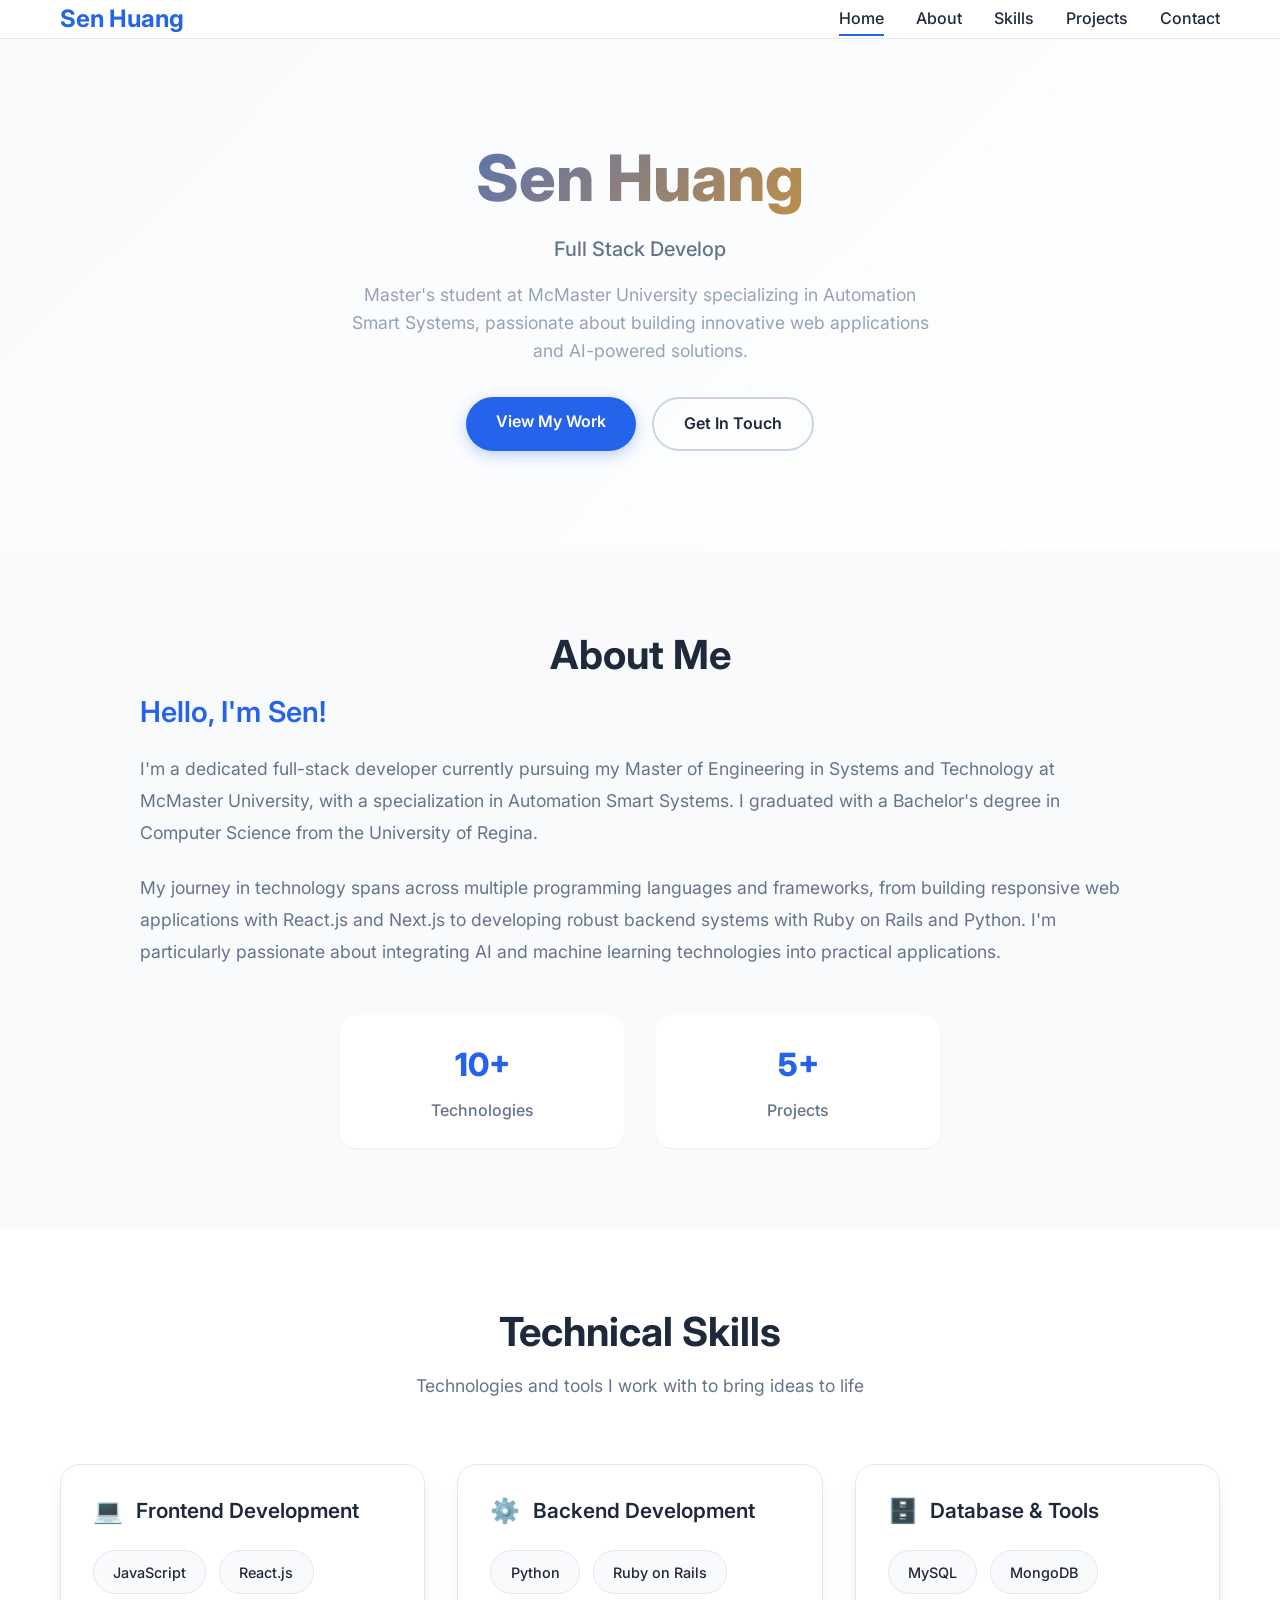
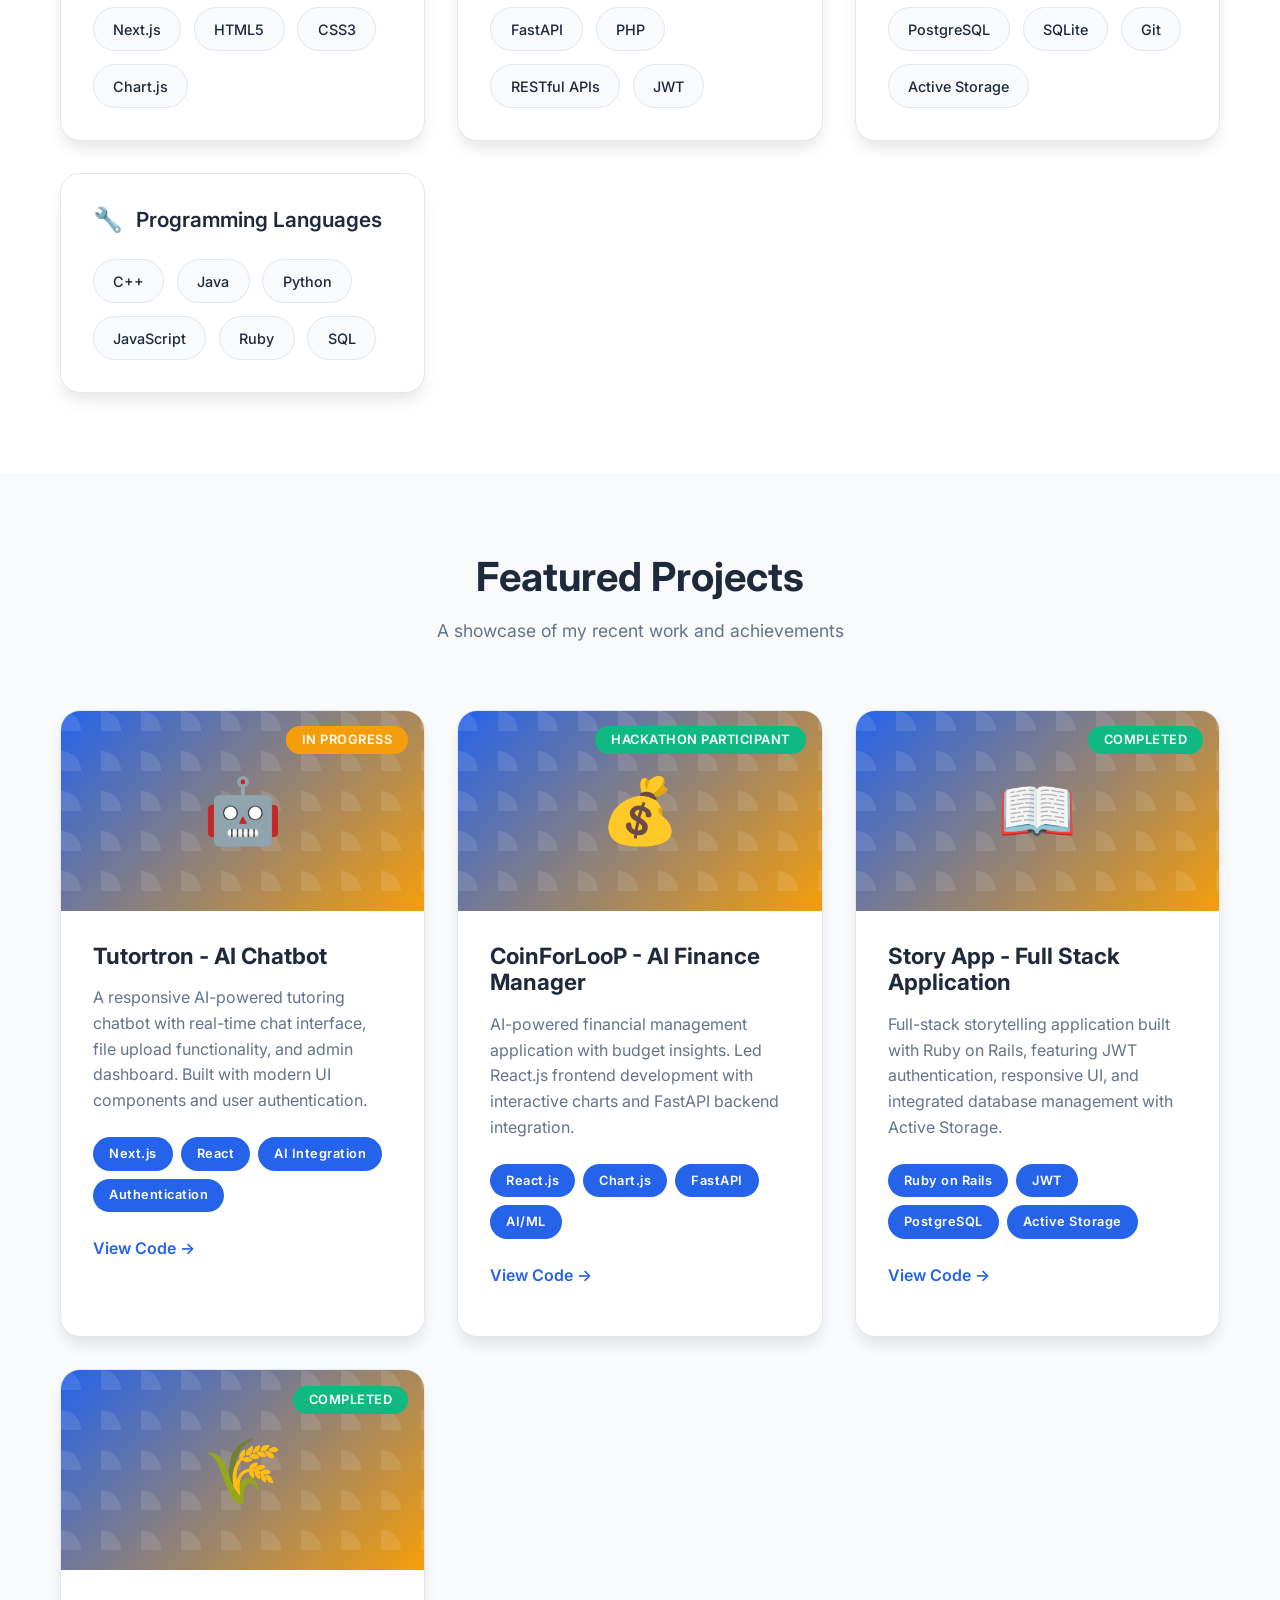
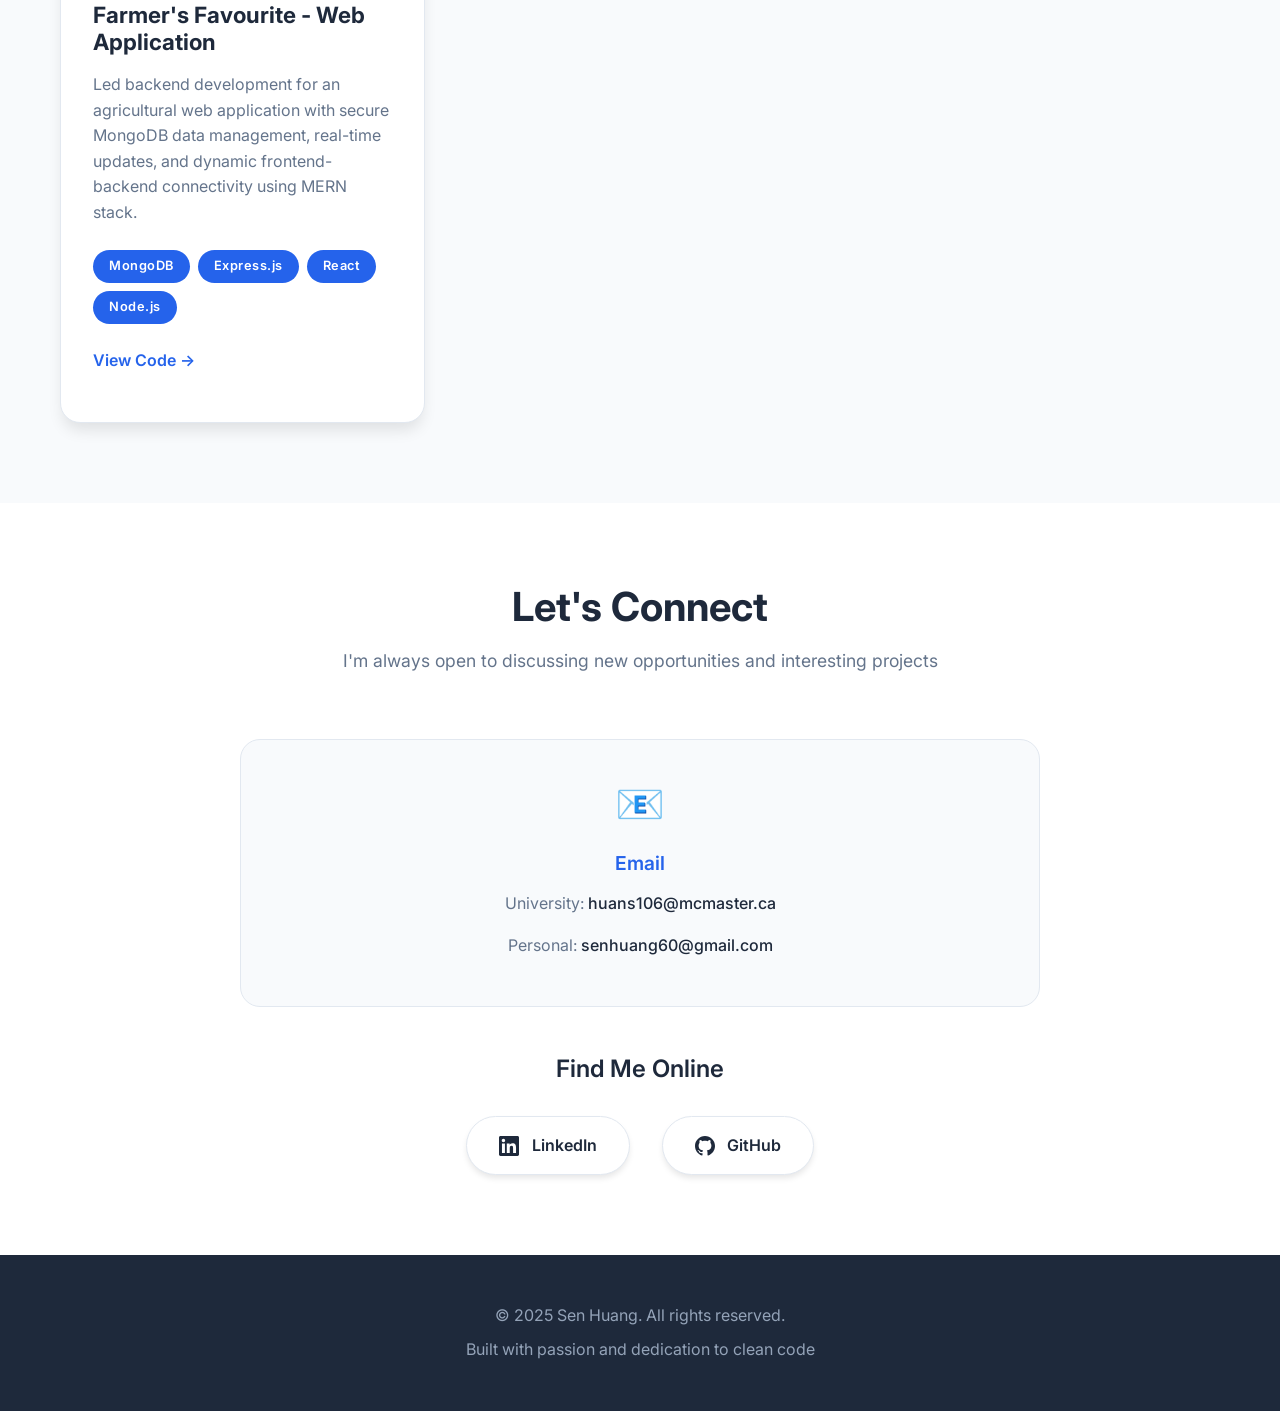
==== commit 003e2750: "update web format" ====
--- a/index.html
+++ b/index.html
@@ -58,22 +58,13 @@
                     
                     <div class="about-stats">
                         <div class="stat">
-                            <span class="stat-number">4+</span>
-                            <span class="stat-label">Years of Study</span>
-                        </div>
-                        <div class="stat">
                             <span class="stat-number">10+</span>
                             <span class="stat-label">Technologies</span>
                         </div>
                         <div class="stat">
-                            <span class="stat-number">3+</span>
+                            <span class="stat-number">5+</span>
                             <span class="stat-label">Projects</span>
                         </div>
-                    </div>
-                </div>
-                <div class="about-image">
-                    <div class="image-placeholder">
-                        <div class="placeholder-icon">👨‍💻</div>
                     </div>
                 </div>
             </div>
--- a/css/styles.css
+++ b/css/styles.css
@@ -15,7 +15,6 @@
     --text-muted: #94a3b8;
     --bg-light: #f8fafc;
     --bg-white: #ffffff;
-    --bg-gray: #f1f5f9;
     --border-light: #e2e8f0;
     --border-gray: #cbd5e1;
     --shadow-sm: 0 1px 2px 0 rgb(0 0 0 / 0.05);
@@ -219,6 +218,10 @@
     text-decoration: none;
     position: relative;
     overflow: hidden;
+    border: none;
+    cursor: pointer;
+    user-select: none;
+    -webkit-tap-highlight-color: transparent;
 }
 
 .cta-button.primary {
@@ -276,9 +279,11 @@
 
 .about-content {
     display: grid;
-    grid-template-columns: 2fr 1fr;
+    grid-template-columns: 1fr;
     gap: 4rem;
     align-items: center;
+    max-width: 1000px;
+    margin: 0 auto;
 }
 
 .about-text h3 {
@@ -295,9 +300,12 @@
 
 .about-stats {
     display: grid;
-    grid-template-columns: repeat(3, 1fr);
+    grid-template-columns: repeat(2, 1fr);
     gap: 2rem;
-    margin-top: 2rem;
+    margin-top: 3rem;
+    max-width: 600px;
+    margin-left: auto;
+    margin-right: auto;
 }
 
 .stat {
@@ -324,32 +332,6 @@
 .stat-label {
     color: var(--text-light);
     font-weight: 500;
-}
-
-.about-image {
-    text-align: center;
-}
-
-.image-placeholder {
-    width: 280px;
-    height: 350px;
-    background: var(--gradient-primary);
-    border-radius: 20px;
-    display: flex;
-    align-items: center;
-    justify-content: center;
-    margin: 0 auto;
-    box-shadow: var(--shadow-xl);
-    transition: transform 0.3s ease;
-}
-
-.image-placeholder:hover {
-    transform: scale(1.02) rotate(1deg);
-}
-
-.placeholder-icon {
-    font-size: 4rem;
-    filter: brightness(1.2);
 }
 
 /* ===== SKILLS SECTION ===== */
@@ -627,6 +609,10 @@
     color: var(--text-dark);
     font-weight: 600;
     border: 1px solid var(--border-light);
+    text-decoration: none;
+    cursor: pointer;
+    user-select: none;
+    -webkit-tap-highlight-color: transparent;
 }
 
 .social-link:hover {
@@ -674,26 +660,44 @@
     }
 }
 
-@keyframes slideInLeft {
-    from {
-        opacity: 0;
-        transform: translateX(-30px);
-    }
-    to {
-        opacity: 1;
-        transform: translateX(0);
-    }
-}
-
-@keyframes slideInRight {
-    from {
-        opacity: 0;
-        transform: translateX(30px);
-    }
-    to {
-        opacity: 1;
-        transform: translateX(0);
-    }
+/* ===== FOCUS STYLES FOR ACCESSIBILITY ===== */
+a:focus,
+button:focus {
+    outline: none;
+    box-shadow: 0 0 0 3px rgba(37, 99, 235, 0.3);
+    border-radius: inherit;
+}
+
+.cta-button:focus {
+    outline: none;
+    box-shadow: 0 0 0 3px rgba(37, 99, 235, 0.3);
+    border-radius: 50px;
+}
+
+.social-link:focus {
+    outline: none;
+    box-shadow: 0 0 0 3px rgba(37, 99, 235, 0.3);
+    border-radius: 50px;
+}
+
+.cta-button:focus:not(:focus-visible),
+.social-link:focus:not(:focus-visible),
+a:focus:not(:focus-visible),
+button:focus:not(:focus-visible) {
+    outline: none;
+    box-shadow: none;
+}
+
+.cta-button:active,
+.cta-button:focus,
+.cta-button:hover {
+    border-radius: 50px;
+}
+
+.social-link:active,
+.social-link:focus,
+.social-link:hover {
+    border-radius: 50px;
 }
 
 /* ===== RESPONSIVE DESIGN ===== */
@@ -706,10 +710,12 @@
         grid-template-columns: 1fr;
         gap: 3rem;
         text-align: center;
+        max-width: 800px;
+        margin: 0 auto;
     }
     
     .about-stats {
-        grid-template-columns: repeat(3, 1fr);
+        grid-template-columns: repeat(2, 1fr);
         gap: 1rem;
     }
     
@@ -768,11 +774,6 @@
     .about-stats {
         grid-template-columns: 1fr;
         gap: 1rem;
-    }
-    
-    .image-placeholder {
-        width: 220px;
-        height: 280px;
     }
     
     .skills-grid {
@@ -833,26 +834,6 @@
         font-size: 3rem;
     }
 }
-
-/* ===== UTILITY CLASSES ===== */
-.text-center { text-align: center; }
-.text-left { text-align: left; }
-.text-right { text-align: right; }
-
-.mb-1 { margin-bottom: 0.25rem; }
-.mb-2 { margin-bottom: 0.5rem; }
-.mb-3 { margin-bottom: 0.75rem; }
-.mb-4 { margin-bottom: 1rem; }
-.mb-5 { margin-bottom: 1.25rem; }
-
-.mt-1 { margin-top: 0.25rem; }
-.mt-2 { margin-top: 0.5rem; }
-.mt-3 { margin-top: 0.75rem; }
-.mt-4 { margin-top: 1rem; }
-.mt-5 { margin-top: 1.25rem; }
-
-.hidden { display: none; }
-.visible { display: block; }
 
 /* ===== ACCESSIBILITY ===== */
 @media (prefers-reduced-motion: reduce) {
@@ -865,50 +846,6 @@
     }
 }
 
-/* Focus styles for accessibility */
-a:focus,
-button:focus {
-    outline: none;
-    box-shadow: 0 0 0 3px rgba(37, 99, 235, 0.3);
-    border-radius: inherit;
-}
-
-/* Custom focus for buttons */
-.cta-button:focus {
-    outline: none;
-    box-shadow: 0 0 0 3px rgba(37, 99, 235, 0.3);
-    border-radius: 50px;
-}
-
-/* Custom focus for social links */
-.social-link:focus {
-    outline: none;
-    box-shadow: 0 0 0 3px rgba(37, 99, 235, 0.3);
-    border-radius: 50px;
-}
-
-.cta-button:focus:not(:focus-visible),
-.social-link:focus:not(:focus-visible),
-a:focus:not(:focus-visible),
-button:focus:not(:focus-visible) {
-    outline: none;
-    box-shadow: none;
-}
-
-.cta-button:active,
-.cta-button:focus,
-.cta-button:hover {
-    border-radius: 50px;
-}
-
-.social-link:active,
-.social-link:focus,
-.social-link:hover {
-    border-radius: 50px;
-}
-
-
-/* High contrast mode support */
 @media (prefers-contrast: high) {
     :root {
         --text-light: var(--text-dark);
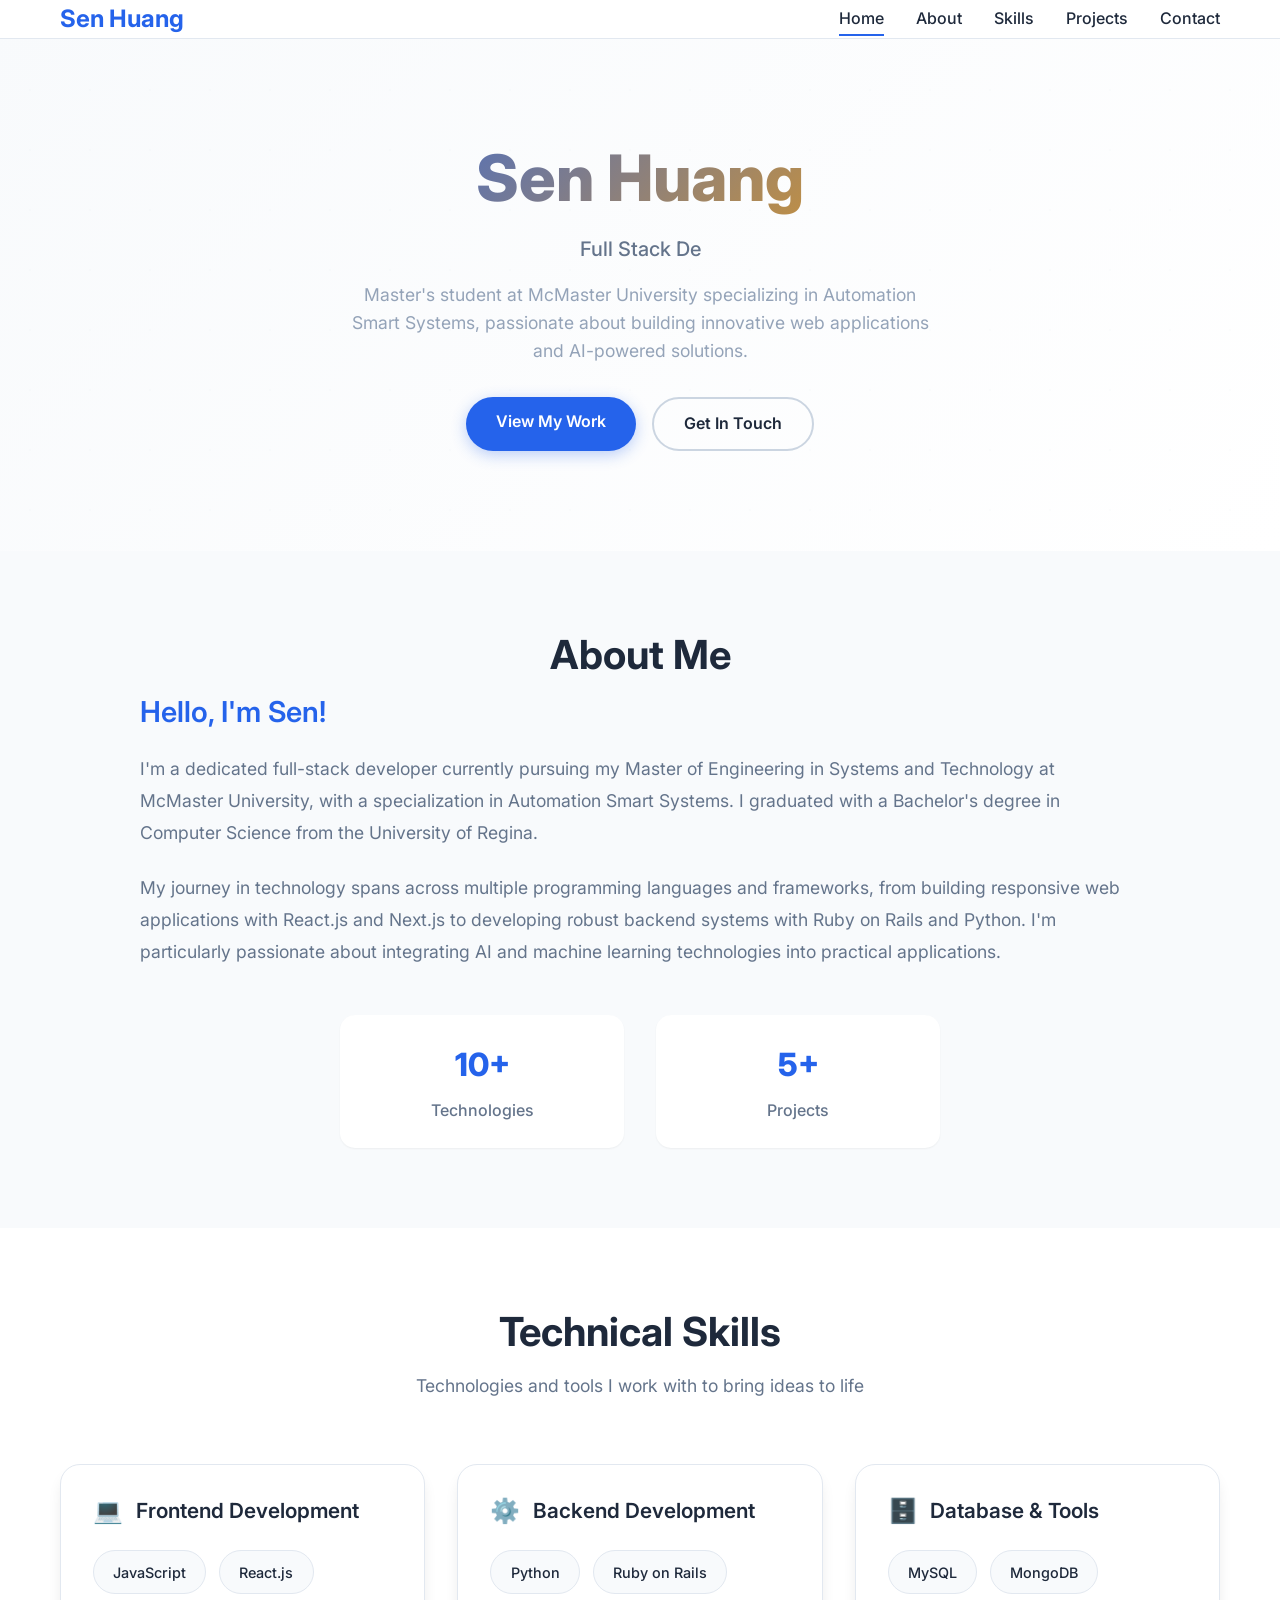
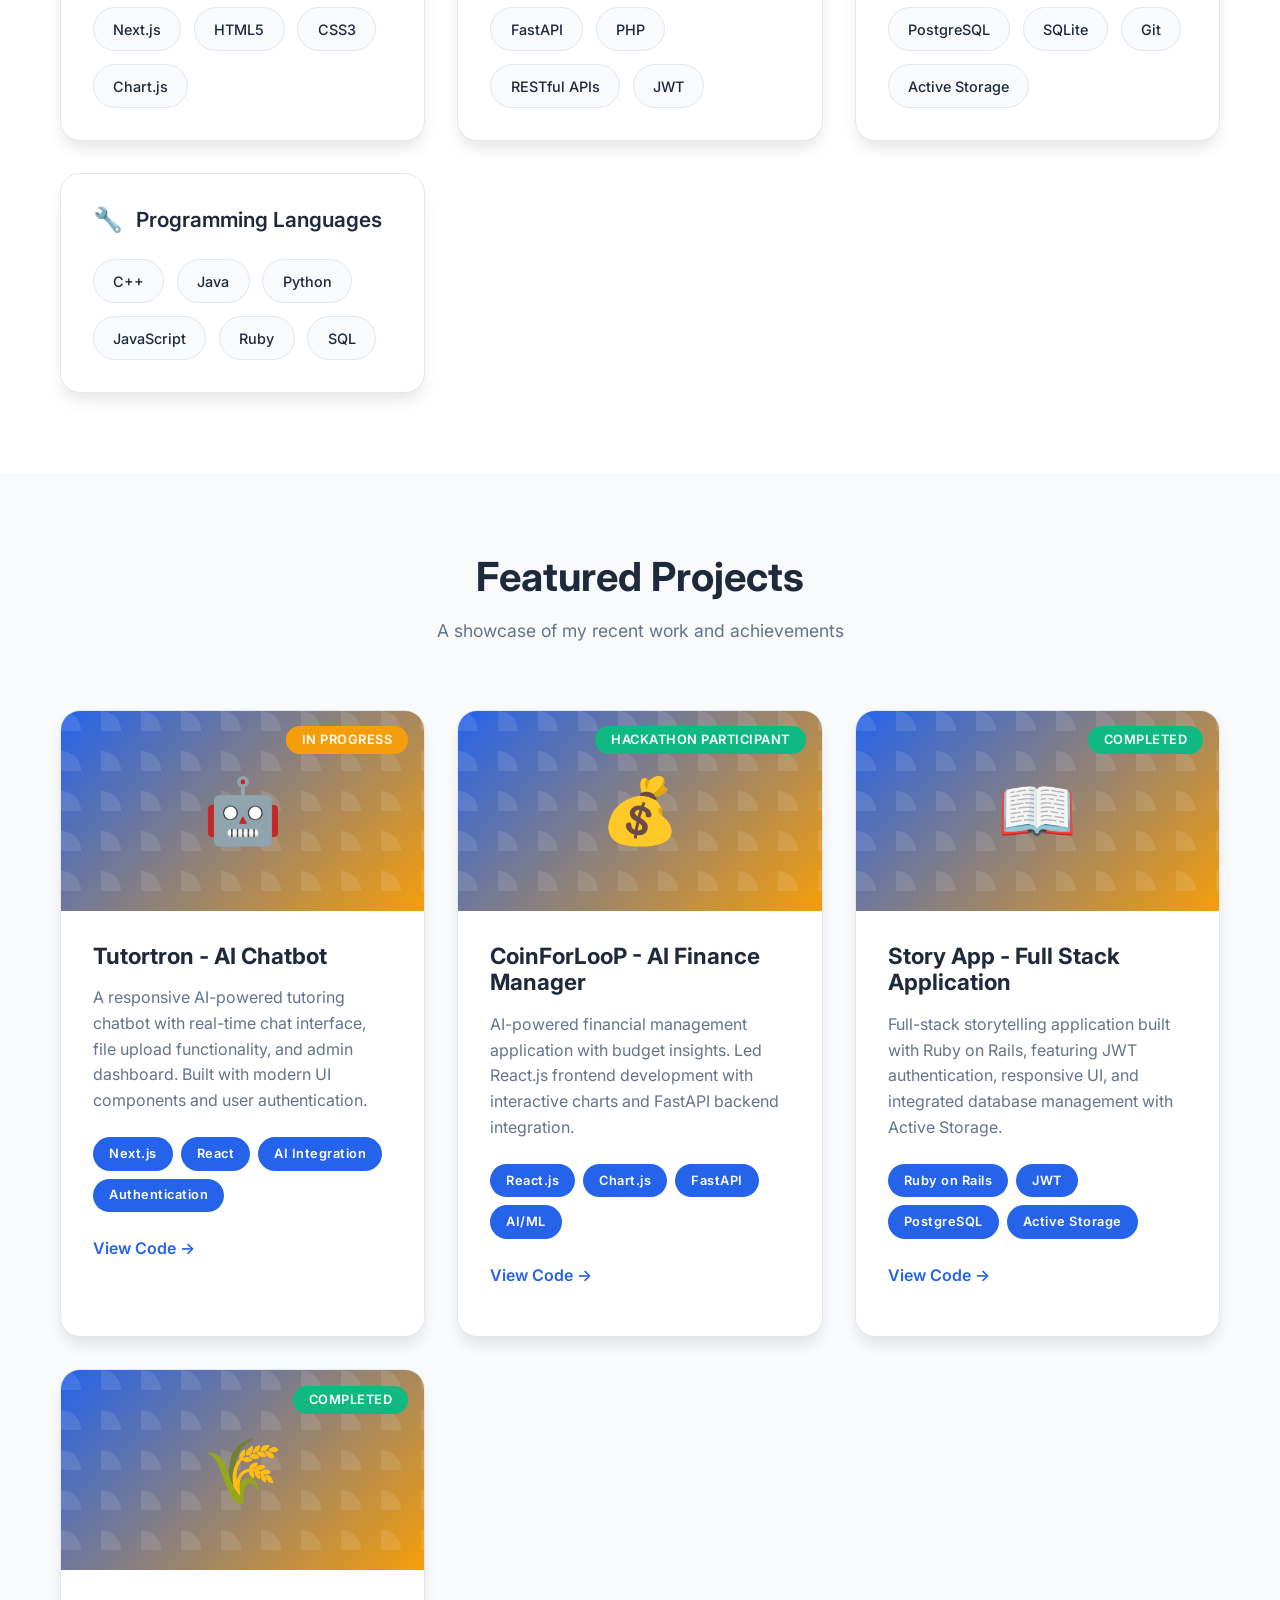
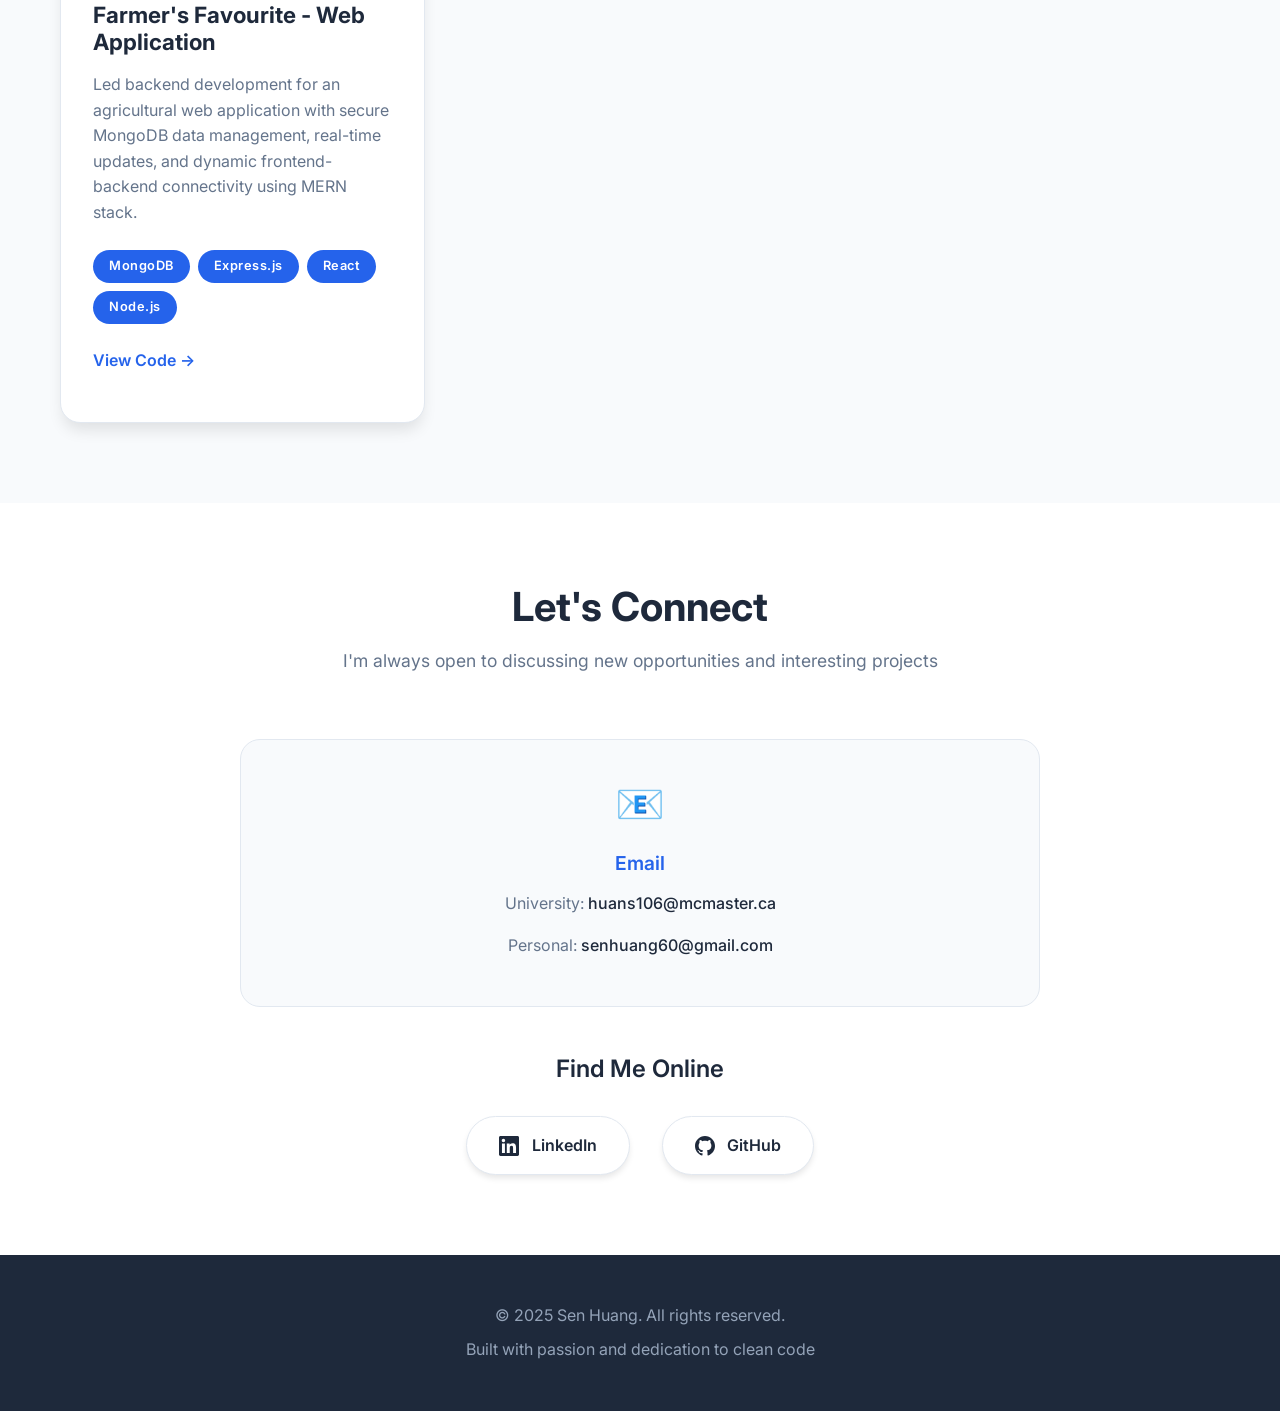
==== commit 03be39a3: "update mobile viewing" ====
--- a/index.html
+++ b/index.html
@@ -1,28 +1,33 @@
 <!DOCTYPE html>
 <html lang="en">
+
 <head>
     <meta charset="UTF-8">
     <meta name="viewport" content="width=device-width, initial-scale=1.0">
     <title>Sen Huang's Personal Web</title>
-    <meta name="description" content="Sen Huang - Full Stack Developer and Master's student specializing in Systems and Technology at McMaster University">
+    <meta name="description"
+        content="Sen Huang - Full Stack Developer and Master's student specializing in Systems and Technology at McMaster University">
     <link rel="stylesheet" href="css/styles.css">
     <link rel="preconnect" href="https://fonts.googleapis.com">
     <link rel="preconnect" href="https://fonts.gstatic.com" crossorigin>
-    <link href="https://fonts.googleapis.com/css2?family=Inter:wght@300;400;500;600;700;800&display=swap" rel="stylesheet">
+    <link href="https://fonts.googleapis.com/css2?family=Inter:wght@300;400;500;600;700;800&display=swap"
+        rel="stylesheet">
 </head>
+
 <body>
     <!-- Header -->
     <header id="header">
         <nav class="container">
             <div class="logo">Sen Huang</div>
-            <ul class="nav-links">
+            <ul class="nav-links" aria-hidden="true">
                 <li><a href="#home">Home</a></li>
                 <li><a href="#about">About</a></li>
                 <li><a href="#skills">Skills</a></li>
                 <li><a href="#projects">Projects</a></li>
                 <li><a href="#contact">Contact</a></li>
             </ul>
-            <div class="mobile-menu-toggle">
+            <div class="mobile-menu-toggle" aria-label="Toggle mobile menu" aria-expanded="false" role="button"
+                tabindex="0">
                 <span></span>
                 <span></span>
                 <span></span>
@@ -36,7 +41,8 @@
             <div class="hero-content">
                 <h1>Sen Huang</h1>
                 <p class="hero-subtitle">Full Stack Developer & Systems Technology Student</p>
-                <p class="hero-description">Master's student at McMaster University specializing in Automation Smart Systems, passionate about building innovative web applications and AI-powered solutions.</p>
+                <p class="hero-description">Master's student at McMaster University specializing in Automation Smart
+                    Systems, passionate about building innovative web applications and AI-powered solutions.</p>
                 <div class="hero-buttons">
                     <a href="#projects" class="cta-button primary">View My Work</a>
                     <a href="#contact" class="cta-button secondary">Get In Touch</a>
@@ -52,10 +58,15 @@
             <div class="about-content">
                 <div class="about-text">
                     <h3>Hello, I'm Sen!</h3>
-                    <p>I'm a dedicated full-stack developer currently pursuing my Master of Engineering in Systems and Technology at McMaster University, with a specialization in Automation Smart Systems. I graduated with a Bachelor's degree in Computer Science from the University of Regina.</p>
-                    
-                    <p>My journey in technology spans across multiple programming languages and frameworks, from building responsive web applications with React.js and Next.js to developing robust backend systems with Ruby on Rails and Python. I'm particularly passionate about integrating AI and machine learning technologies into practical applications.</p>
-                    
+                    <p>I'm a dedicated full-stack developer currently pursuing my Master of Engineering in Systems and
+                        Technology at McMaster University, with a specialization in Automation Smart Systems. I
+                        graduated with a Bachelor's degree in Computer Science from the University of Regina.</p>
+
+                    <p>My journey in technology spans across multiple programming languages and frameworks, from
+                        building responsive web applications with React.js and Next.js to developing robust backend
+                        systems with Ruby on Rails and Python. I'm particularly passionate about integrating AI and
+                        machine learning technologies into practical applications.</p>
+
                     <div class="about-stats">
                         <div class="stat">
                             <span class="stat-number">10+</span>
@@ -76,7 +87,7 @@
         <div class="container">
             <h2 class="section-title">Technical Skills</h2>
             <p class="section-subtitle">Technologies and tools I work with to bring ideas to life</p>
-            
+
             <div class="skills-grid">
                 <div class="skill-category">
                     <h3>
@@ -146,7 +157,7 @@
         <div class="container">
             <h2 class="section-title">Featured Projects</h2>
             <p class="section-subtitle">A showcase of my recent work and achievements</p>
-            
+
             <div class="projects-grid">
                 <div class="project-card">
                     <div class="project-header">
@@ -154,7 +165,9 @@
                     </div>
                     <div class="project-content">
                         <h3 class="project-title">Tutortron - AI Chatbot</h3>
-                        <p class="project-description">A responsive AI-powered tutoring chatbot with real-time chat interface, file upload functionality, and admin dashboard. Built with modern UI components and user authentication.</p>
+                        <p class="project-description">A responsive AI-powered tutoring chatbot with real-time chat
+                            interface, file upload functionality, and admin dashboard. Built with modern UI components
+                            and user authentication.</p>
                         <div class="project-tech">
                             <span class="tech-tag">Next.js</span>
                             <span class="tech-tag">React</span>
@@ -162,7 +175,8 @@
                             <span class="tech-tag">Authentication</span>
                         </div>
                         <div class="project-links">
-                            <a href="https://github.com/SenH7/tutortron-frontend" class="project-link" target="_blank">View Code →</a>
+                            <a href="https://github.com/SenH7/tutortron-frontend" class="project-link"
+                                target="_blank">View Code →</a>
                         </div>
                         <div class="project-status">
                             <span class="status-badge active">In Progress</span>
@@ -176,7 +190,9 @@
                     </div>
                     <div class="project-content">
                         <h3 class="project-title">CoinForLooP - AI Finance Manager</h3>
-                        <p class="project-description">AI-powered financial management application with budget insights. Led React.js frontend development with interactive charts and FastAPI backend integration.</p>
+                        <p class="project-description">AI-powered financial management application with budget insights.
+                            Led React.js frontend development with interactive charts and FastAPI backend integration.
+                        </p>
                         <div class="project-tech">
                             <span class="tech-tag">React.js</span>
                             <span class="tech-tag">Chart.js</span>
@@ -184,7 +200,8 @@
                             <span class="tech-tag">AI/ML</span>
                         </div>
                         <div class="project-links">
-                            <a href="https://github.com/V-AS/CoinForLooP" class="project-link" target="_blank">View Code →</a>
+                            <a href="https://github.com/V-AS/CoinForLooP" class="project-link" target="_blank">View Code
+                                →</a>
                         </div>
                         <div class="project-status">
                             <span class="status-badge completed">Hackathon Participant</span>
@@ -198,7 +215,9 @@
                     </div>
                     <div class="project-content">
                         <h3 class="project-title">Story App - Full Stack Application</h3>
-                        <p class="project-description">Full-stack storytelling application built with Ruby on Rails, featuring JWT authentication, responsive UI, and integrated database management with Active Storage.</p>
+                        <p class="project-description">Full-stack storytelling application built with Ruby on Rails,
+                            featuring JWT authentication, responsive UI, and integrated database management with Active
+                            Storage.</p>
                         <div class="project-tech">
                             <span class="tech-tag">Ruby on Rails</span>
                             <span class="tech-tag">JWT</span>
@@ -206,7 +225,8 @@
                             <span class="tech-tag">Active Storage</span>
                         </div>
                         <div class="project-links">
-                            <a href="https://github.com/SenH7/storyapp" class="project-link" target="_blank">View Code →</a>
+                            <a href="https://github.com/SenH7/storyapp" class="project-link" target="_blank">View Code
+                                →</a>
                         </div>
                         <div class="project-status">
                             <span class="status-badge completed">Completed</span>
@@ -220,7 +240,9 @@
                     </div>
                     <div class="project-content">
                         <h3 class="project-title">Farmer's Favourite - Web Application</h3>
-                        <p class="project-description">Led backend development for an agricultural web application with secure MongoDB data management, real-time updates, and dynamic frontend-backend connectivity using MERN stack.</p>
+                        <p class="project-description">Led backend development for an agricultural web application with
+                            secure MongoDB data management, real-time updates, and dynamic frontend-backend connectivity
+                            using MERN stack.</p>
                         <div class="project-tech">
                             <span class="tech-tag">MongoDB</span>
                             <span class="tech-tag">Express.js</span>
@@ -228,7 +250,8 @@
                             <span class="tech-tag">Node.js</span>
                         </div>
                         <div class="project-links">
-                            <a href="https://github.com/Brunsos/CS-476-Group-Project" class="project-link" target="_blank">View Code →</a>
+                            <a href="https://github.com/Brunsos/CS-476-Group-Project" class="project-link"
+                                target="_blank">View Code →</a>
                         </div>
                         <div class="project-status">
                             <span class="status-badge completed">Completed</span>
@@ -244,7 +267,7 @@
         <div class="container">
             <h2 class="section-title">Let's Connect</h2>
             <p class="section-subtitle">I'm always open to discussing new opportunities and interesting projects</p>
-            
+
             <div class="contact-content">
                 <div class="contact-info">
                     <div class="contact-item">
@@ -260,13 +283,15 @@
                     <div class="social-links">
                         <a href="https://www.linkedin.com/in/sen-huang-215843280/" target="_blank" class="social-link">
                             <svg class="social-icon" width="20" height="20" viewBox="0 0 24 24" fill="currentColor">
-                                <path d="M20.447 20.452h-3.554v-5.569c0-1.328-.027-3.037-1.852-3.037-1.853 0-2.136 1.445-2.136 2.939v5.667H9.351V9h3.414v1.561h.046c.477-.9 1.637-1.85 3.37-1.85 3.601 0 4.267 2.37 4.267 5.455v6.286zM5.337 7.433c-1.144 0-2.063-.926-2.063-2.065 0-1.138.92-2.063 2.063-2.063 1.14 0 2.064.925 2.064 2.063 0 1.139-.925 2.065-2.064 2.065zm1.782 13.019H3.555V9h3.564v11.452zM22.225 0H1.771C.792 0 0 .774 0 1.729v20.542C0 23.227.792 24 1.771 24h20.451C23.2 24 24 23.227 24 22.271V1.729C24 .774 23.2 0 22.222 0h.003z"/>
+                                <path
+                                    d="M20.447 20.452h-3.554v-5.569c0-1.328-.027-3.037-1.852-3.037-1.853 0-2.136 1.445-2.136 2.939v5.667H9.351V9h3.414v1.561h.046c.477-.9 1.637-1.85 3.37-1.85 3.601 0 4.267 2.37 4.267 5.455v6.286zM5.337 7.433c-1.144 0-2.063-.926-2.063-2.065 0-1.138.92-2.063 2.063-2.063 1.14 0 2.064.925 2.064 2.063 0 1.139-.925 2.065-2.064 2.065zm1.782 13.019H3.555V9h3.564v11.452zM22.225 0H1.771C.792 0 0 .774 0 1.729v20.542C0 23.227.792 24 1.771 24h20.451C23.2 24 24 23.227 24 22.271V1.729C24 .774 23.2 0 22.222 0h.003z" />
                             </svg>
                             LinkedIn
                         </a>
                         <a href="https://github.com/SenH7" target="_blank" class="social-link">
                             <svg class="social-icon" width="20" height="20" viewBox="0 0 24 24" fill="currentColor">
-                                <path d="M12 0c-6.626 0-12 5.373-12 12 0 5.302 3.438 9.8 8.207 11.387.599.111.793-.261.793-.577v-2.234c-3.338.726-4.033-1.416-4.033-1.416-.546-1.387-1.333-1.756-1.333-1.756-1.089-.745.083-.729.083-.729 1.205.084 1.839 1.237 1.839 1.237 1.07 1.834 2.807 1.304 3.492.997.107-.775.418-1.305.762-1.604-2.665-.305-5.467-1.334-5.467-5.931 0-1.311.469-2.381 1.236-3.221-.124-.303-.535-1.524.117-3.176 0 0 1.008-.322 3.301 1.23.957-.266 1.983-.399 3.003-.404 1.02.005 2.047.138 3.006.404 2.291-1.552 3.297-1.23 3.297-1.23.653 1.653.242 2.874.118 3.176.77.84 1.235 1.911 1.235 3.221 0 4.609-2.807 5.624-5.479 5.921.43.372.823 1.102.823 2.222v3.293c0 .319.192.694.801.576 4.765-1.589 8.199-6.086 8.199-11.386 0-6.627-5.373-12-12-12z"/>
+                                <path
+                                    d="M12 0c-6.626 0-12 5.373-12 12 0 5.302 3.438 9.8 8.207 11.387.599.111.793-.261.793-.577v-2.234c-3.338.726-4.033-1.416-4.033-1.416-.546-1.387-1.333-1.756-1.333-1.756-1.089-.745.083-.729.083-.729 1.205.084 1.839 1.237 1.839 1.237 1.07 1.834 2.807 1.304 3.492.997.107-.775.418-1.305.762-1.604-2.665-.305-5.467-1.334-5.467-5.931 0-1.311.469-2.381 1.236-3.221-.124-.303-.535-1.524.117-3.176 0 0 1.008-.322 3.301 1.23.957-.266 1.983-.399 3.003-.404 1.02.005 2.047.138 3.006.404 2.291-1.552 3.297-1.23 3.297-1.23.653 1.653.242 2.874.118 3.176.77.84 1.235 1.911 1.235 3.221 0 4.609-2.807 5.624-5.479 5.921.43.372.823 1.102.823 2.222v3.293c0 .319.192.694.801.576 4.765-1.589 8.199-6.086 8.199-11.386 0-6.627-5.373-12-12-12z" />
                             </svg>
                             GitHub
                         </a>
@@ -286,4 +311,5 @@
 
     <script src="js/main.js"></script>
 </body>
+
 </html>
--- a/css/styles.css
+++ b/css/styles.css
@@ -45,15 +45,28 @@
 }
 
 /* ===== TYPOGRAPHY ===== */
-h1, h2, h3, h4, h5, h6 {
+h1,
+h2,
+h3,
+h4,
+h5,
+h6 {
     font-weight: 600;
     line-height: 1.2;
     margin-bottom: 1rem;
 }
 
-h1 { font-size: 3.5rem; }
-h2 { font-size: 2.5rem; }
-h3 { font-size: 1.5rem; }
+h1 {
+    font-size: 3.5rem;
+}
+
+h2 {
+    font-size: 2.5rem;
+}
+
+h3 {
+    font-size: 1.5rem;
+}
 
 p {
     margin-bottom: 1rem;
@@ -129,6 +142,21 @@
 .nav-links a:hover::after,
 .nav-links a.active::after {
     width: 100%;
+}
+
+/* ===== MOBILE MENU STYLES - ADD TO css/styles.css ===== */
+
+/* Mobile menu toggle animation */
+.mobile-menu-toggle.active span:nth-child(1) {
+    transform: rotate(45deg) translate(5px, 5px);
+}
+
+.mobile-menu-toggle.active span:nth-child(2) {
+    opacity: 0;
+}
+
+.mobile-menu-toggle.active span:nth-child(3) {
+    transform: rotate(-45deg) translate(7px, -6px);
 }
 
 .mobile-menu-toggle {
@@ -654,9 +682,23 @@
         opacity: 0;
         transform: translateY(30px);
     }
+
     to {
         opacity: 1;
         transform: translateY(0);
+    }
+}
+
+/* Animation keyframes */
+@keyframes slideInFromRight {
+    from {
+        opacity: 0;
+        transform: translateX(50px);
+    }
+
+    to {
+        opacity: 1;
+        transform: translateX(0);
     }
 }
 
@@ -705,7 +747,7 @@
     .container {
         padding: 0 15px;
     }
-    
+
     .about-content {
         grid-template-columns: 1fr;
         gap: 3rem;
@@ -713,16 +755,16 @@
         max-width: 800px;
         margin: 0 auto;
     }
-    
+
     .about-stats {
         grid-template-columns: repeat(2, 1fr);
         gap: 1rem;
     }
-    
+
     .skills-grid {
         grid-template-columns: repeat(auto-fit, minmax(280px, 1fr));
     }
-    
+
     .projects-grid {
         grid-template-columns: repeat(auto-fit, minmax(320px, 1fr));
     }
@@ -730,69 +772,161 @@
 
 @media (max-width: 768px) {
     .nav-links {
+        display: flex;
+        position: fixed;
+        top: 100%;
+        left: 0;
+        width: 100%;
+        height: calc(100vh - 80px);
+        background: rgba(255, 255, 255, 0.98);
+        backdrop-filter: blur(20px);
+        flex-direction: column;
+        justify-content: flex-start;
+        align-items: center;
+        padding: 2rem 0;
+        gap: 2rem;
+        transition: all 0.3s ease;
+        opacity: 0;
+        visibility: hidden;
+        transform: translateY(-20px);
+        box-shadow: 0 4px 20px rgba(0, 0, 0, 0.1);
+        z-index: 999;
+    }
+
+    .nav-links.active {
+        top: 80px;
+        opacity: 1;
+        visibility: visible;
+        transform: translateY(0);
+    }
+
+    .nav-links li {
+        width: 100%;
+        text-align: center;
+    }
+
+    .nav-links a {
+        display: block;
+        padding: 1rem 2rem;
+        font-size: 1.2rem;
+        font-weight: 600;
+        color: var(--text-dark);
+        border-radius: 10px;
+        margin: 0 2rem;
+        transition: all 0.3s ease;
+    }
+
+    .nav-links a:hover {
+        background: var(--primary-color);
+        color: white;
+        transform: translateX(10px);
+    }
+
+    .nav-links a::after {
         display: none;
     }
-    
+
+    /* Prevent scrolling when mobile menu is open */
+    body.menu-open {
+        overflow: hidden;
+    }
+
+    /* Add stagger animation for menu items */
+    .nav-links.active li {
+        animation: slideInFromRight 0.3s ease forwards;
+    }
+
+    .nav-links.active li:nth-child(1) {
+        animation-delay: 0.1s;
+    }
+
+    .nav-links.active li:nth-child(2) {
+        animation-delay: 0.2s;
+    }
+
+    .nav-links.active li:nth-child(3) {
+        animation-delay: 0.3s;
+    }
+
+    .nav-links.active li:nth-child(4) {
+        animation-delay: 0.4s;
+    }
+
+    .nav-links.active li:nth-child(5) {
+        animation-delay: 0.5s;
+    }
+
     .mobile-menu-toggle {
         display: flex;
-    }
-    
+        padding: 0.5rem;
+        border-radius: 8px;
+        transition: background-color 0.3s ease;
+    }
+
+    .mobile-menu-toggle:hover {
+        background-color: var(--bg-light);
+    }
+
+    .mobile-menu-toggle:active {
+        background-color: var(--border-light);
+    }
+
     .hero {
         padding: 120px 0 80px;
     }
-    
+
     .hero h1 {
         font-size: 2.5rem;
     }
-    
+
     .hero-subtitle {
         font-size: 1.1rem;
     }
-    
+
     .hero-description {
         font-size: 1rem;
     }
-    
+
     .hero-buttons {
         flex-direction: column;
         align-items: center;
     }
-    
+
     .cta-button {
         width: 200px;
         text-align: center;
     }
-    
+
     .section {
         padding: 60px 0;
     }
-    
+
     .section-title {
         font-size: 2rem;
     }
-    
+
     .about-stats {
         grid-template-columns: 1fr;
         gap: 1rem;
     }
-    
+
     .skills-grid {
         grid-template-columns: 1fr;
     }
-    
+
     .projects-grid {
         grid-template-columns: 1fr;
     }
-    
+
     .contact-info {
         grid-template-columns: 1fr;
     }
-    
+
     .social-links {
         flex-direction: column;
         align-items: center;
     }
-    
+
     .social-link {
         width: 200px;
         justify-content: center;
@@ -803,33 +937,33 @@
     .container {
         padding: 0 10px;
     }
-    
+
     .hero {
         padding: 100px 0 60px;
     }
-    
+
     .hero h1 {
         font-size: 2rem;
     }
-    
+
     .section {
         padding: 40px 0;
     }
-    
+
     .section-title {
         font-size: 1.8rem;
     }
-    
+
     .skill-category,
     .project-card,
     .contact-item {
         padding: 1.5rem;
     }
-    
+
     .project-header {
         height: 150px;
     }
-    
+
     .project-icon {
         font-size: 3rem;
     }
@@ -837,6 +971,7 @@
 
 /* ===== ACCESSIBILITY ===== */
 @media (prefers-reduced-motion: reduce) {
+
     *,
     *::before,
     *::after {
